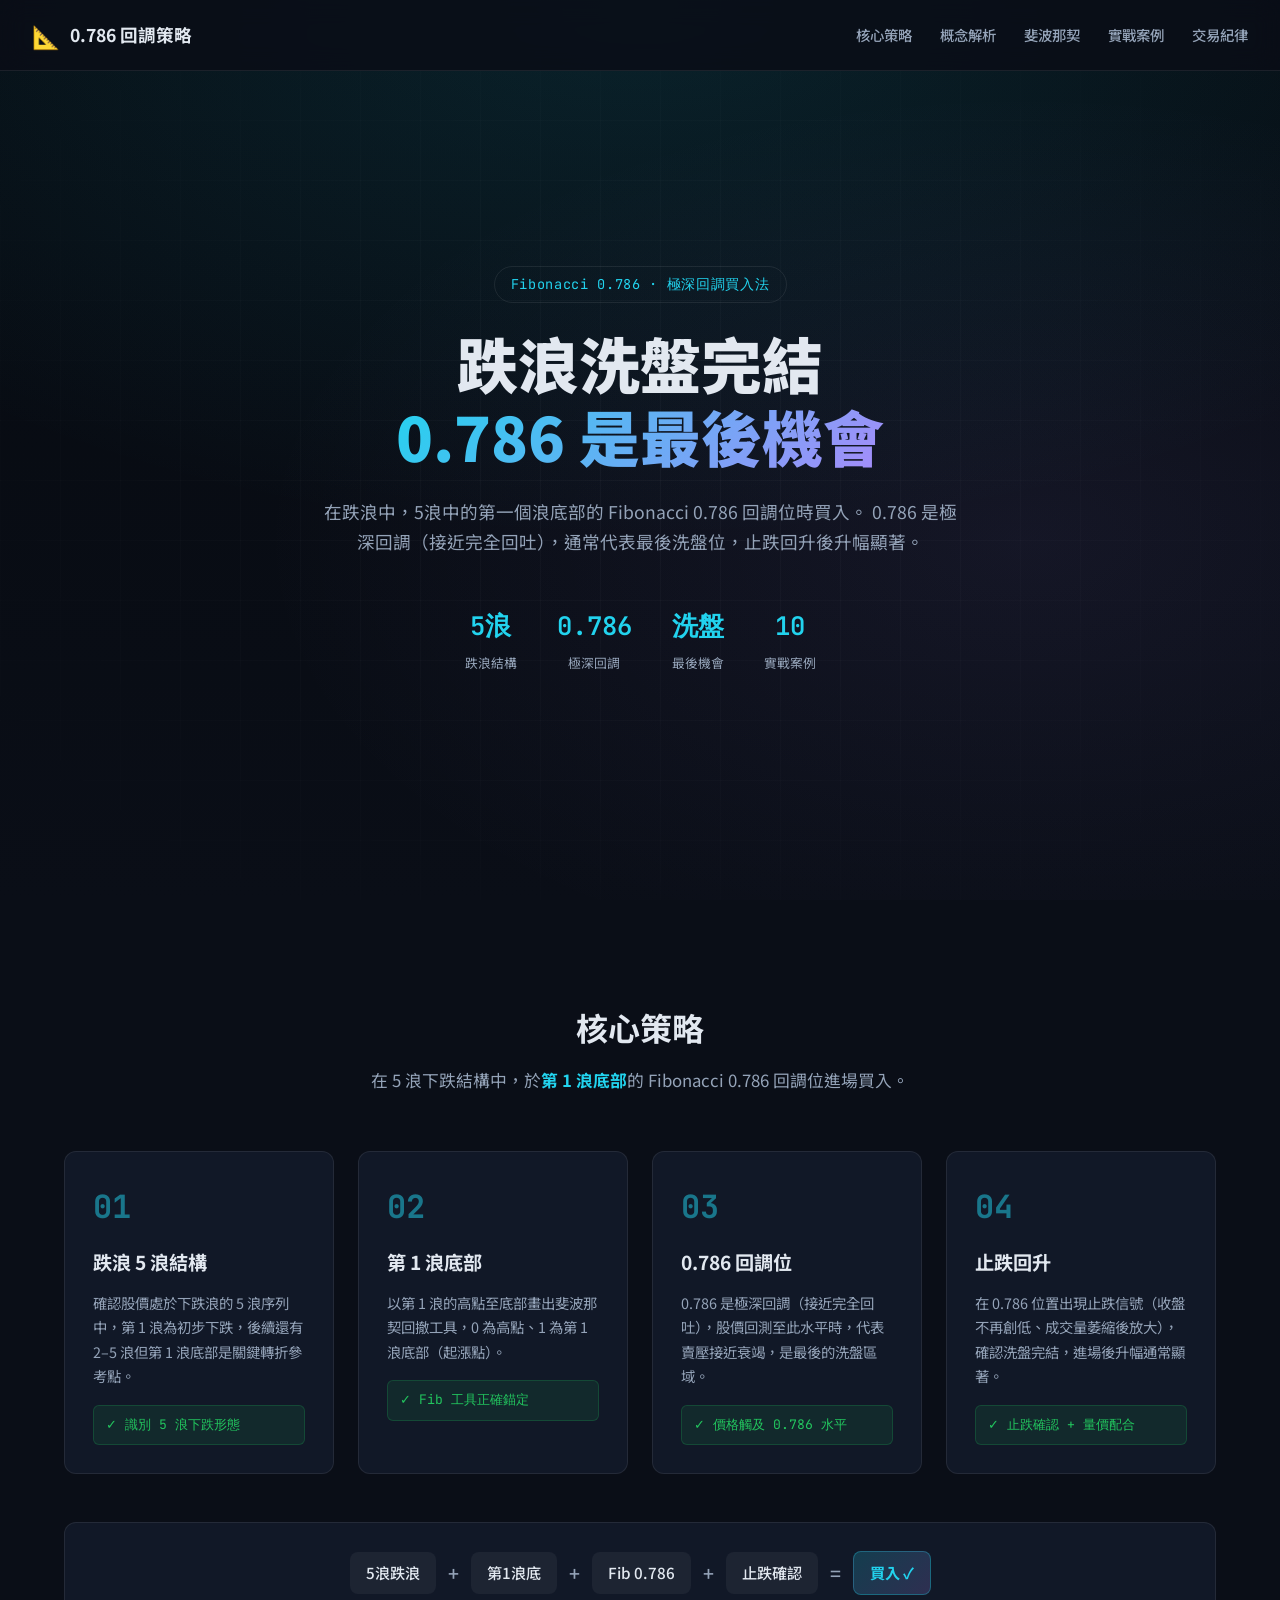
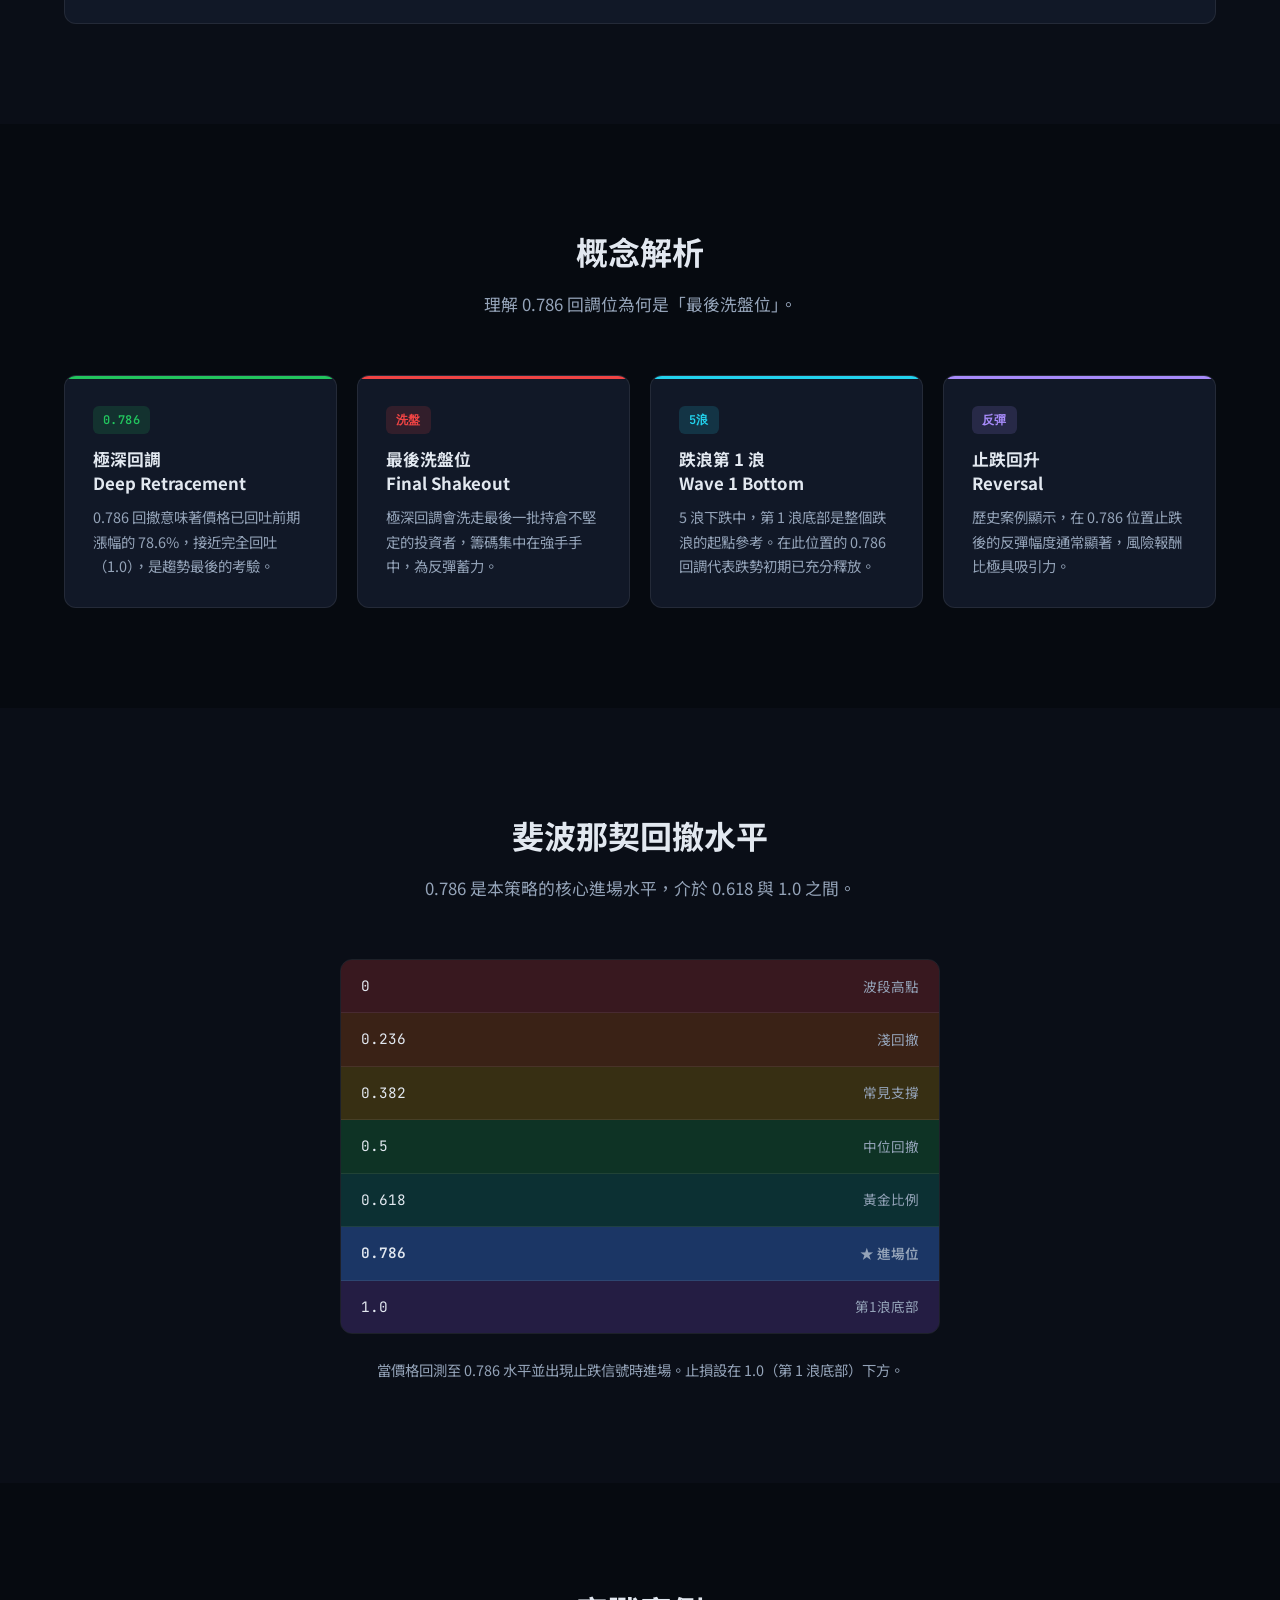
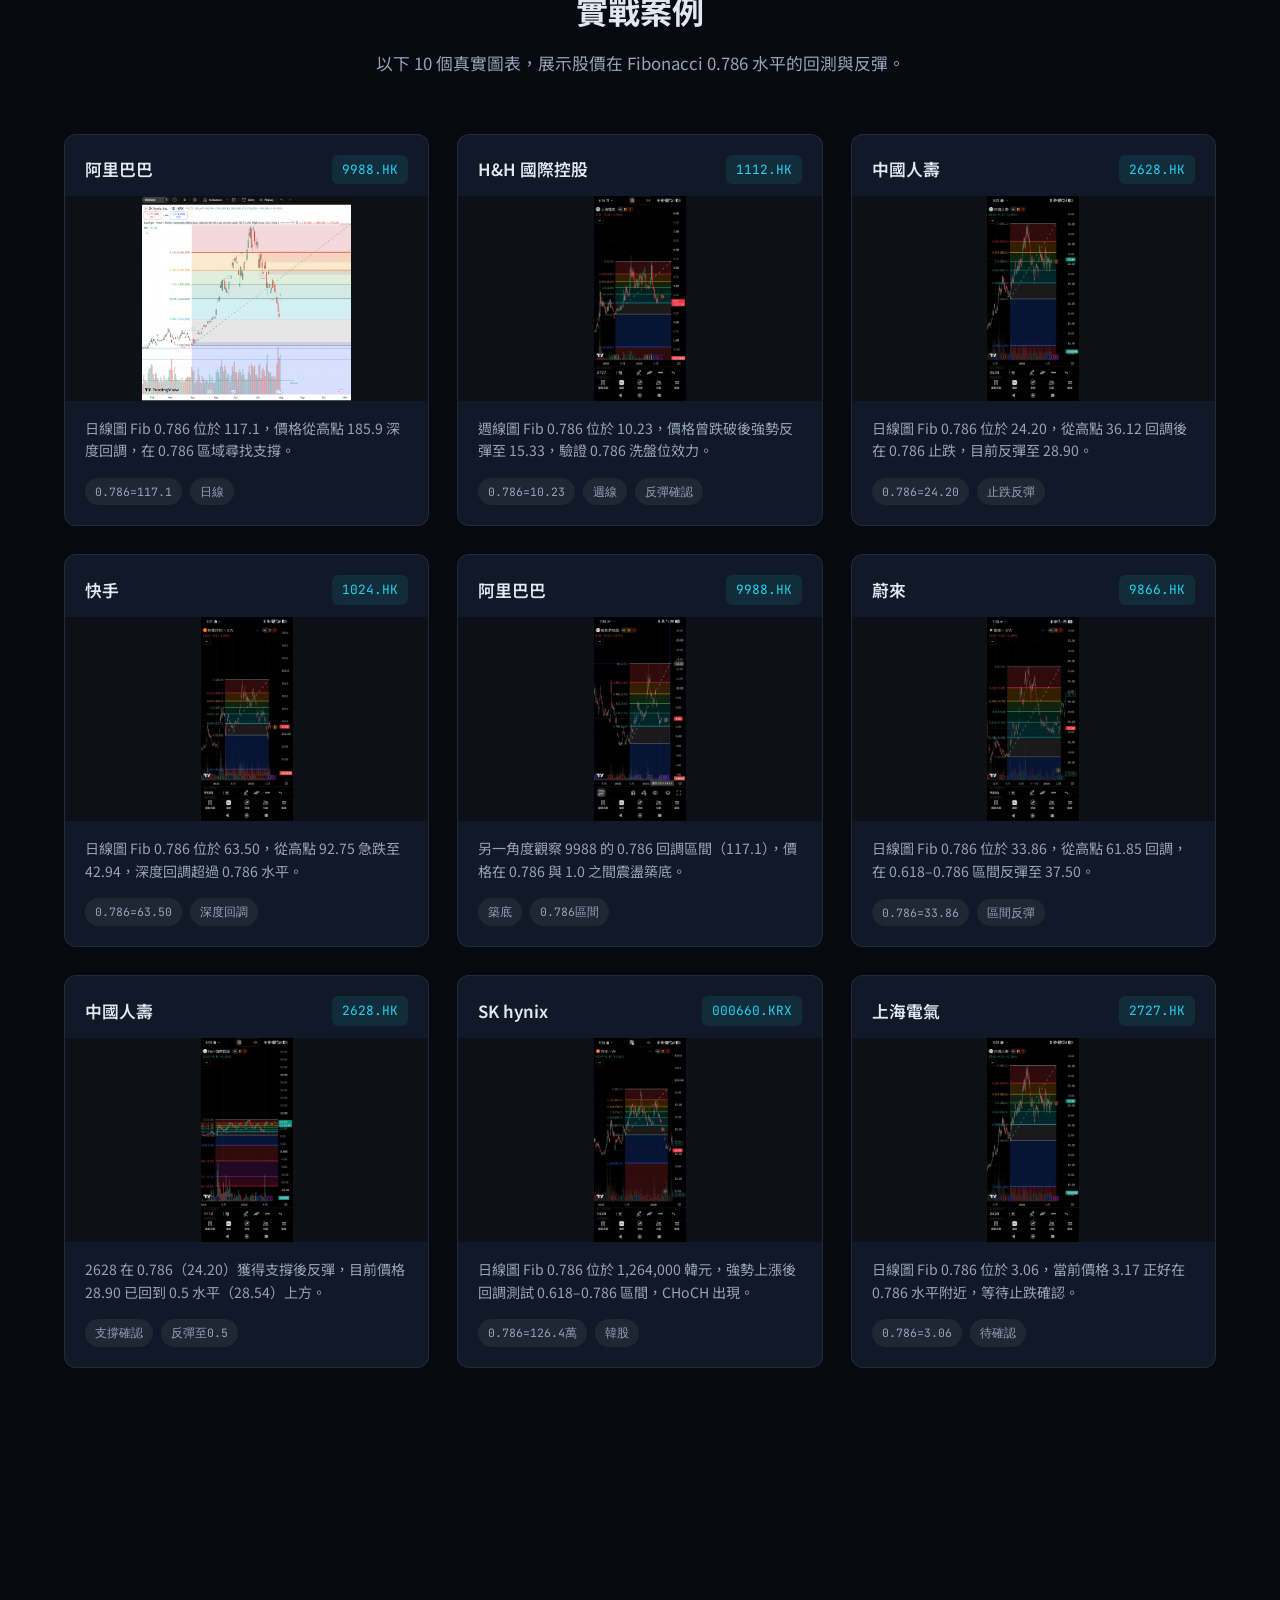
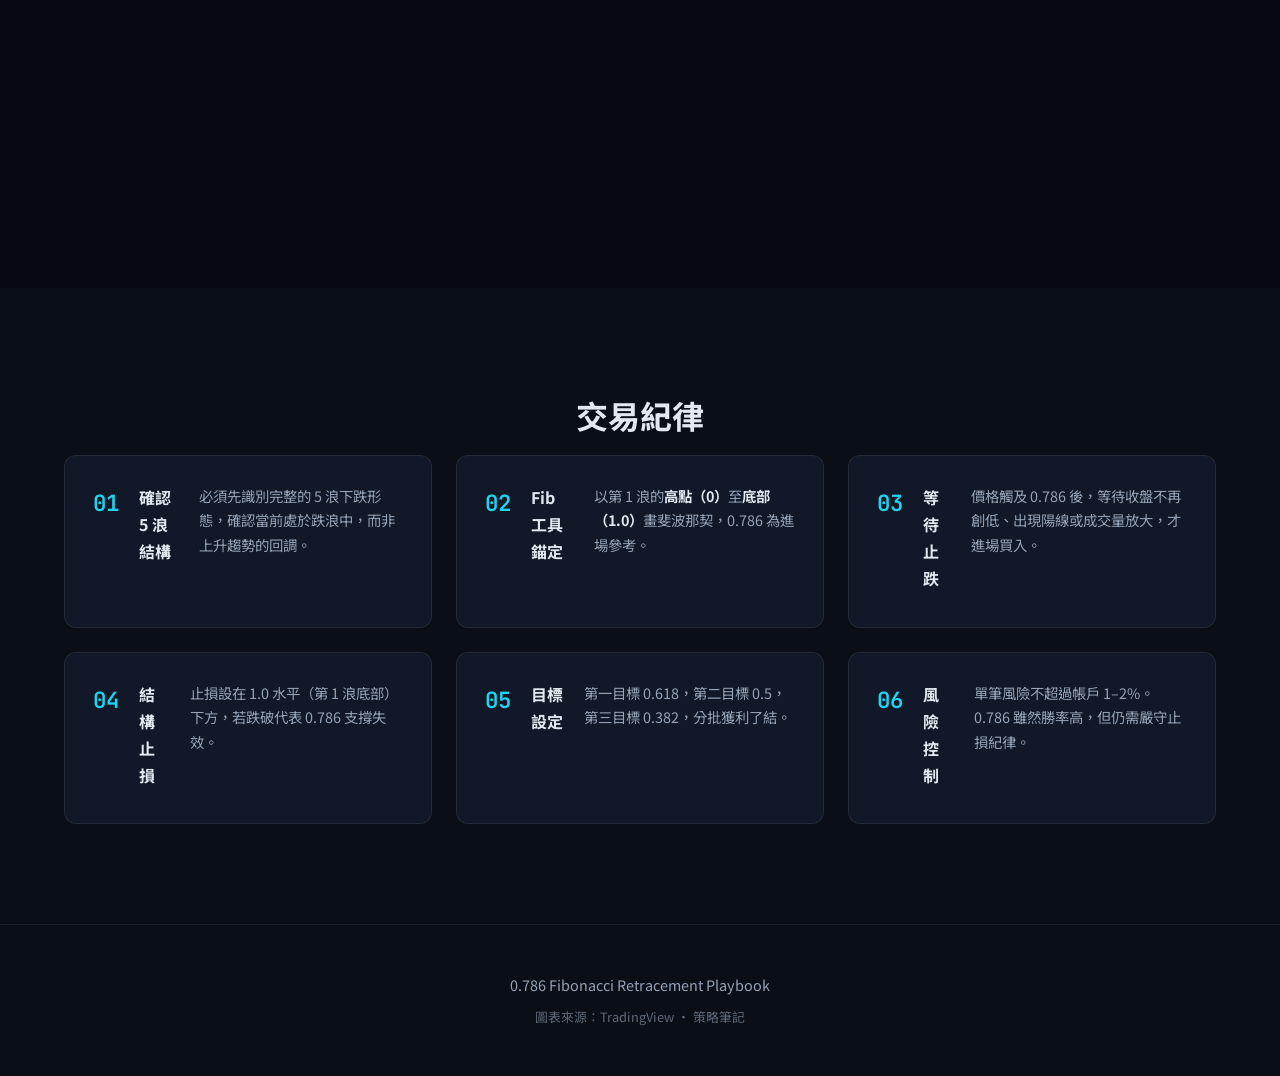
==== 0.786回調/index.html @ 25d41d1d "Add 0.786回調 strategy page at /0.786回調/ path. Co-authored-by: Cursor <cursoragent@cursor.com>" ====
<!DOCTYPE html>
<html lang="zh-Hant">
<head>
  <meta charset="UTF-8" />
  <meta name="viewport" content="width=device-width, initial-scale=1.0" />
  <title>0.786 斐波回調策略 | Fib 0.786 Playbook</title>
  <link rel="stylesheet" href="../styles.css" />
  <link rel="preconnect" href="https://fonts.googleapis.com" />
  <link rel="preconnect" href="https://fonts.gstatic.com" crossorigin />
  <link href="https://fonts.googleapis.com/css2?family=Noto+Sans+TC:wght@300;400;500;700;900&family=JetBrains+Mono:wght@400;600&display=swap" rel="stylesheet" />
</head>
<body>
  <nav class="navbar">
    <div class="nav-brand">
      <span class="brand-icon">📐</span>
      <span>0.786 回調策略</span>
    </div>
    <ul class="nav-links">
      <li><a href="#strategy">核心策略</a></li>
      <li><a href="#concepts">概念解析</a></li>
      <li><a href="#fib">斐波那契</a></li>
      <li><a href="#cases">實戰案例</a></li>
      <li><a href="#rules">交易紀律</a></li>
    </ul>
  </nav>

  <header class="hero">
    <div class="hero-bg"></div>
    <div class="hero-content">
      <p class="hero-tag">Fibonacci 0.786 · 極深回調買入法</p>
      <h1>跌浪洗盤完結<br /><span class="gradient-text">0.786 是最後機會</span></h1>
      <p class="hero-desc">
        在跌浪中，5浪中的第一個浪底部的 Fibonacci 0.786 回調位時買入。
        0.786 是極深回調（接近完全回吐），通常代表最後洗盤位，止跌回升後升幅顯著。
      </p>
      <div class="hero-stats">
        <div class="stat">
          <span class="stat-num">5浪</span>
          <span class="stat-label">跌浪結構</span>
        </div>
        <div class="stat">
          <span class="stat-num">0.786</span>
          <span class="stat-label">極深回調</span>
        </div>
        <div class="stat">
          <span class="stat-num">洗盤</span>
          <span class="stat-label">最後機會</span>
        </div>
        <div class="stat">
          <span class="stat-num">10</span>
          <span class="stat-label">實戰案例</span>
        </div>
      </div>
    </div>
  </header>

  <section id="strategy" class="section">
    <div class="container">
      <h2 class="section-title">核心策略</h2>
      <p class="section-lead">
        在 5 浪下跌結構中，於<strong>第 1 浪底部</strong>的 Fibonacci 0.786 回調位進場買入。
      </p>
      <div class="conditions-grid">
        <article class="condition-card">
          <div class="condition-num">01</div>
          <h3>跌浪 5 浪結構</h3>
          <p>確認股價處於下跌浪的 5 浪序列中，第 1 浪為初步下跌，後續還有 2–5 浪但第 1 浪底部是關鍵轉折參考點。</p>
          <div class="condition-check">✓ 識別 5 浪下跌形態</div>
        </article>
        <article class="condition-card">
          <div class="condition-num">02</div>
          <h3>第 1 浪底部</h3>
          <p>以第 1 浪的高點至底部畫出斐波那契回撤工具，0 為高點、1 為第 1 浪底部（起漲點）。</p>
          <div class="condition-check">✓ Fib 工具正確錨定</div>
        </article>
        <article class="condition-card">
          <div class="condition-num">03</div>
          <h3>0.786 回調位</h3>
          <p>0.786 是極深回調（接近完全回吐），股價回測至此水平時，代表賣壓接近衰竭，是最後的洗盤區域。</p>
          <div class="condition-check">✓ 價格觸及 0.786 水平</div>
        </article>
        <article class="condition-card">
          <div class="condition-num">04</div>
          <h3>止跌回升</h3>
          <p>在 0.786 位置出現止跌信號（收盤不再創低、成交量萎縮後放大），確認洗盤完結，進場後升幅通常顯著。</p>
          <div class="condition-check">✓ 止跌確認 + 量價配合</div>
        </article>
      </div>
      <div class="conditions-formula">
        <span>5浪跌浪</span>
        <span class="plus">+</span>
        <span>第1浪底</span>
        <span class="plus">+</span>
        <span>Fib 0.786</span>
        <span class="plus">+</span>
        <span>止跌確認</span>
        <span class="equals">=</span>
        <span class="result">買入 ✓</span>
      </div>
    </div>
  </section>

  <section id="concepts" class="section section-dark">
    <div class="container">
      <h2 class="section-title">概念解析</h2>
      <p class="section-lead">理解 0.786 回調位為何是「最後洗盤位」。</p>
      <div class="smc-grid">
        <div class="smc-item bos">
          <span class="smc-badge">0.786</span>
          <h3>極深回調<br />Deep Retracement</h3>
          <p>0.786 回撤意味著價格已回吐前期漲幅的 78.6%，接近完全回吐（1.0），是趨勢最後的考驗。</p>
        </div>
        <div class="smc-item choch">
          <span class="smc-badge">洗盤</span>
          <h3>最後洗盤位<br />Final Shakeout</h3>
          <p>極深回調會洗走最後一批持倉不堅定的投資者，籌碼集中在強手手中，為反彈蓄力。</p>
        </div>
        <div class="smc-item eq">
          <span class="smc-badge">5浪</span>
          <h3>跌浪第 1 浪<br />Wave 1 Bottom</h3>
          <p>5 浪下跌中，第 1 浪底部是整個跌浪的起點參考。在此位置的 0.786 回調代表跌勢初期已充分釋放。</p>
        </div>
        <div class="smc-item zone">
          <span class="smc-badge">反彈</span>
          <h3>止跌回升<br />Reversal</h3>
          <p>歷史案例顯示，在 0.786 位置止跌後的反彈幅度通常顯著，風險報酬比極具吸引力。</p>
        </div>
      </div>
    </div>
  </section>

  <section id="fib" class="section">
    <div class="container">
      <h2 class="section-title">斐波那契回撤水平</h2>
      <p class="section-lead">0.786 是本策略的核心進場水平，介於 0.618 與 1.0 之間。</p>
      <div class="fib-visual">
        <div class="fib-bar" style="--color:#ef4444"><span>0</span><span>波段高點</span></div>
        <div class="fib-bar" style="--color:#f97316"><span>0.236</span><span>淺回撤</span></div>
        <div class="fib-bar" style="--color:#eab308"><span>0.382</span><span>常見支撐</span></div>
        <div class="fib-bar" style="--color:#22c55e"><span>0.5</span><span>中位回撤</span></div>
        <div class="fib-bar" style="--color:#14b8a6"><span>0.618</span><span>黃金比例</span></div>
        <div class="fib-bar highlight" style="--color:#3b82f6"><span>0.786</span><span>★ 進場位</span></div>
        <div class="fib-bar" style="--color:#8b5cf6"><span>1.0</span><span>第1浪底部</span></div>
      </div>
      <p class="fib-note">
        當價格回測至 0.786 水平並出現止跌信號時進場。止損設在 1.0（第 1 浪底部）下方。
      </p>
    </div>
  </section>

  <section id="cases" class="section section-dark">
    <div class="container">
      <h2 class="section-title">實戰案例</h2>
      <p class="section-lead">以下 10 個真實圖表，展示股價在 Fibonacci 0.786 水平的回測與反彈。</p>

      <div class="cases-grid">
        <article class="case-card">
          <div class="case-header">
            <h3>阿里巴巴</h3>
            <span class="ticker">9988.HK</span>
          </div>
          <div class="case-chart">
            <img src="../images/fib0786/9988-hk.png" alt="阿里巴巴 9988 0.786 回調" loading="lazy" />
          </div>
          <p>日線圖 Fib 0.786 位於 117.1，價格從高點 185.9 深度回調，在 0.786 區域尋找支撐。</p>
          <div class="case-tags"><span>0.786=117.1</span><span>日線</span></div>
        </article>

        <article class="case-card">
          <div class="case-header">
            <h3>H&amp;H 國際控股</h3>
            <span class="ticker">1112.HK</span>
          </div>
          <div class="case-chart">
            <img src="../images/fib0786/1112-hk.png" alt="H&H 1112 0.786 回調" loading="lazy" />
          </div>
          <p>週線圖 Fib 0.786 位於 10.23，價格曾跌破後強勢反彈至 15.33，驗證 0.786 洗盤位效力。</p>
          <div class="case-tags"><span>0.786=10.23</span><span>週線</span><span>反彈確認</span></div>
        </article>

        <article class="case-card">
          <div class="case-header">
            <h3>中國人壽</h3>
            <span class="ticker">2628.HK</span>
          </div>
          <div class="case-chart">
            <img src="../images/fib0786/2628-hk.png" alt="中國人壽 2628 0.786 回調" loading="lazy" />
          </div>
          <p>日線圖 Fib 0.786 位於 24.20，從高點 36.12 回調後在 0.786 止跌，目前反彈至 28.90。</p>
          <div class="case-tags"><span>0.786=24.20</span><span>止跌反彈</span></div>
        </article>

        <article class="case-card">
          <div class="case-header">
            <h3>快手</h3>
            <span class="ticker">1024.HK</span>
          </div>
          <div class="case-chart">
            <img src="../images/fib0786/1024-hk.png" alt="快手 1024 0.786 回調" loading="lazy" />
          </div>
          <p>日線圖 Fib 0.786 位於 63.50，從高點 92.75 急跌至 42.94，深度回調超過 0.786 水平。</p>
          <div class="case-tags"><span>0.786=63.50</span><span>深度回調</span></div>
        </article>

        <article class="case-card">
          <div class="case-header">
            <h3>阿里巴巴</h3>
            <span class="ticker">9988.HK</span>
          </div>
          <div class="case-chart">
            <img src="../images/fib0786/9988-hk-2.png" alt="阿里巴巴 9988 另一角度" loading="lazy" />
          </div>
          <p>另一角度觀察 9988 的 0.786 回調區間（117.1），價格在 0.786 與 1.0 之間震盪築底。</p>
          <div class="case-tags"><span>築底</span><span>0.786區間</span></div>
        </article>

        <article class="case-card">
          <div class="case-header">
            <h3>蔚來</h3>
            <span class="ticker">9866.HK</span>
          </div>
          <div class="case-chart">
            <img src="../images/fib0786/9866-hk.png" alt="蔚來 9866 0.786 回調" loading="lazy" />
          </div>
          <p>日線圖 Fib 0.786 位於 33.86，從高點 61.85 回調，在 0.618–0.786 區間反彈至 37.50。</p>
          <div class="case-tags"><span>0.786=33.86</span><span>區間反彈</span></div>
        </article>

        <article class="case-card">
          <div class="case-header">
            <h3>中國人壽</h3>
            <span class="ticker">2628.HK</span>
          </div>
          <div class="case-chart">
            <img src="../images/fib0786/2628-hk-2.png" alt="中國人壽 2628 另一角度" loading="lazy" />
          </div>
          <p>2628 在 0.786（24.20）獲得支撐後反彈，目前價格 28.90 已回到 0.5 水平（28.54）上方。</p>
          <div class="case-tags"><span>支撐確認</span><span>反彈至0.5</span></div>
        </article>

        <article class="case-card">
          <div class="case-header">
            <h3>SK hynix</h3>
            <span class="ticker">000660.KRX</span>
          </div>
          <div class="case-chart">
            <img src="../images/fib0786/000660-krx.png" alt="SK hynix 000660 0.786 回調" loading="lazy" />
          </div>
          <p>日線圖 Fib 0.786 位於 1,264,000 韓元，強勢上漲後回調測試 0.618–0.786 區間，CHoCH 出現。</p>
          <div class="case-tags"><span>0.786=126.4萬</span><span>韓股</span></div>
        </article>

        <article class="case-card">
          <div class="case-header">
            <h3>上海電氣</h3>
            <span class="ticker">2727.HK</span>
          </div>
          <div class="case-chart">
            <img src="../images/fib0786/02727-hk.png" alt="上海電氣 0.786 回調" loading="lazy" />
          </div>
          <p>日線圖 Fib 0.786 位於 3.06，當前價格 3.17 正好在 0.786 水平附近，等待止跌確認。</p>
          <div class="case-tags"><span>0.786=3.06</span><span>待確認</span></div>
        </article>

        <article class="case-card">
          <div class="case-header">
            <h3>新世界發展</h3>
            <span class="ticker">0017.HK</span>
          </div>
          <div class="case-chart">
            <img src="../images/fib0786/0017-hk.png" alt="新世界發展 0017 0.786 回調" loading="lazy" />
          </div>
          <p>日線圖 Fib 0.786 位於 6.04，從高點 12.55 深度回調，當前 6.82 在 0.786 上方築底。</p>
          <div class="case-tags"><span>0.786=6.04</span><span>築底</span></div>
        </article>
      </div>
    </div>
  </section>

  <section id="rules" class="section">
    <div class="container">
      <h2 class="section-title">交易紀律</h2>
      <div class="rules-grid">
        <div class="rule">
          <span class="rule-num">01</span>
          <h3>確認 5 浪結構</h3>
          <p>必須先識別完整的 5 浪下跌形態，確認當前處於跌浪中，而非上升趨勢的回調。</p>
        </div>
        <div class="rule">
          <span class="rule-num">02</span>
          <h3>Fib 工具錨定</h3>
          <p>以第 1 浪的<strong>高點（0）</strong>至<strong>底部（1.0）</strong>畫斐波那契，0.786 為進場參考。</p>
        </div>
        <div class="rule">
          <span class="rule-num">03</span>
          <h3>等待止跌</h3>
          <p>價格觸及 0.786 後，等待收盤不再創低、出現陽線或成交量放大，才進場買入。</p>
        </div>
        <div class="rule">
          <span class="rule-num">04</span>
          <h3>結構止損</h3>
          <p>止損設在 1.0 水平（第 1 浪底部）下方，若跌破代表 0.786 支撐失效。</p>
        </div>
        <div class="rule">
          <span class="rule-num">05</span>
          <h3>目標設定</h3>
          <p>第一目標 0.618，第二目標 0.5，第三目標 0.382，分批獲利了結。</p>
        </div>
        <div class="rule">
          <span class="rule-num">06</span>
          <h3>風險控制</h3>
          <p>單筆風險不超過帳戶 1–2%。0.786 雖然勝率高，但仍需嚴守止損紀律。</p>
        </div>
      </div>
    </div>
  </section>

  <footer class="footer">
    <div class="container">
      <p>0.786 Fibonacci Retracement Playbook</p>
      <p class="footer-sub">圖表來源：TradingView · 策略筆記</p>
    </div>
  </footer>

  <script src="../script.js"></script>
</body>
</html>
---- styles.css ----
*, *::before, *::after {
  box-sizing: border-box;
  margin: 0;
  padding: 0;
}

:root {
  --bg: #0a0e17;
  --bg-card: #111827;
  --bg-dark: #060a10;
  --text: #e2e8f0;
  --text-muted: #94a3b8;
  --accent: #22d3ee;
  --accent-2: #a78bfa;
  --green: #22c55e;
  --red: #ef4444;
  --border: rgba(255, 255, 255, 0.08);
  --radius: 12px;
  --font: 'Noto Sans TC', system-ui, sans-serif;
  --mono: 'JetBrains Mono', monospace;
}

html {
  scroll-behavior: smooth;
}

body {
  font-family: var(--font);
  background: var(--bg);
  color: var(--text);
  line-height: 1.7;
}

.container {
  max-width: 1200px;
  margin: 0 auto;
  padding: 0 24px;
}

/* Navbar */
.navbar {
  position: fixed;
  top: 0;
  left: 0;
  right: 0;
  z-index: 100;
  display: flex;
  align-items: center;
  justify-content: space-between;
  padding: 16px 32px;
  background: rgba(10, 14, 23, 0.85);
  backdrop-filter: blur(12px);
  border-bottom: 1px solid var(--border);
}

.nav-brand {
  display: flex;
  align-items: center;
  gap: 10px;
  font-weight: 700;
  font-size: 1.1rem;
}

.brand-icon { font-size: 1.4rem; }

.nav-links {
  display: flex;
  list-style: none;
  gap: 28px;
}

.nav-links a {
  color: var(--text-muted);
  text-decoration: none;
  font-size: 0.9rem;
  font-weight: 500;
  transition: color 0.2s;
}

.nav-links a:hover { color: var(--accent); }

/* Hero */
.hero {
  position: relative;
  min-height: 100vh;
  display: flex;
  align-items: center;
  padding: 120px 32px 80px;
  overflow: hidden;
}

.hero-bg {
  position: absolute;
  inset: 0;
  background:
    radial-gradient(ellipse 80% 60% at 50% 0%, rgba(34, 211, 238, 0.12), transparent),
    radial-gradient(ellipse 60% 50% at 80% 60%, rgba(167, 139, 250, 0.08), transparent),
    linear-gradient(180deg, var(--bg-dark) 0%, var(--bg) 100%);
}

.hero-bg::after {
  content: '';
  position: absolute;
  inset: 0;
  background-image:
    linear-gradient(rgba(255,255,255,0.03) 1px, transparent 1px),
    linear-gradient(90deg, rgba(255,255,255,0.03) 1px, transparent 1px);
  background-size: 60px 60px;
  mask-image: radial-gradient(ellipse 70% 70% at 50% 50%, black, transparent);
}

.hero-content {
  position: relative;
  max-width: 800px;
  margin: 0 auto;
  text-align: center;
}

.hero-tag {
  display: inline-block;
  padding: 6px 16px;
  border: 1px solid var(--border);
  border-radius: 999px;
  font-size: 0.85rem;
  color: var(--accent);
  font-family: var(--mono);
  margin-bottom: 24px;
  letter-spacing: 0.05em;
}

.hero h1 {
  font-size: clamp(2.2rem, 5vw, 3.8rem);
  font-weight: 900;
  line-height: 1.2;
  margin-bottom: 24px;
}

.gradient-text {
  background: linear-gradient(135deg, var(--accent), var(--accent-2));
  -webkit-background-clip: text;
  -webkit-text-fill-color: transparent;
  background-clip: text;
}

.hero-desc {
  font-size: 1.1rem;
  color: var(--text-muted);
  max-width: 640px;
  margin: 0 auto 48px;
}

.hero-stats {
  display: flex;
  justify-content: center;
  gap: 40px;
  flex-wrap: wrap;
}

.stat {
  display: flex;
  flex-direction: column;
  align-items: center;
  gap: 4px;
}

.stat-num {
  font-family: var(--mono);
  font-size: 1.6rem;
  font-weight: 600;
  color: var(--accent);
}

.stat-label {
  font-size: 0.8rem;
  color: var(--text-muted);
}

/* Sections */
.section {
  padding: 100px 0;
}

.section-dark {
  background: var(--bg-dark);
}

.section-title {
  font-size: 2rem;
  font-weight: 700;
  margin-bottom: 12px;
  text-align: center;
}

.section-lead {
  text-align: center;
  color: var(--text-muted);
  max-width: 640px;
  margin: 0 auto 56px;
  font-size: 1.05rem;
}

/* Conditions */
.conditions-grid {
  display: grid;
  grid-template-columns: repeat(auto-fit, minmax(260px, 1fr));
  gap: 24px;
  margin-bottom: 48px;
}

.condition-card {
  background: var(--bg-card);
  border: 1px solid var(--border);
  border-radius: var(--radius);
  padding: 28px;
  position: relative;
  transition: transform 0.2s, border-color 0.2s;
}

.condition-card:hover {
  transform: translateY(-4px);
  border-color: rgba(34, 211, 238, 0.4);
}

.condition-num {
  font-family: var(--mono);
  font-size: 2rem;
  font-weight: 700;
  color: var(--accent);
  opacity: 0.5;
  margin-bottom: 12px;
}

.condition-card h3 {
  font-size: 1.2rem;
  margin-bottom: 12px;
  color: var(--text);
}

.condition-card p {
  color: var(--text-muted);
  font-size: 0.9rem;
  margin-bottom: 16px;
}

.condition-check {
  font-size: 0.82rem;
  color: var(--green);
  font-family: var(--mono);
  padding: 8px 12px;
  background: rgba(34, 197, 94, 0.1);
  border-radius: 6px;
  border: 1px solid rgba(34, 197, 94, 0.2);
}

.conditions-formula {
  display: flex;
  align-items: center;
  justify-content: center;
  flex-wrap: wrap;
  gap: 12px;
  padding: 28px;
  background: var(--bg-card);
  border: 1px solid var(--border);
  border-radius: var(--radius);
  font-size: 0.95rem;
}

.conditions-formula span {
  padding: 8px 16px;
  background: rgba(255, 255, 255, 0.05);
  border-radius: 8px;
  font-weight: 500;
}

.conditions-formula .plus,
.conditions-formula .equals {
  background: none;
  color: var(--text-muted);
  font-size: 1.2rem;
  padding: 0;
}

.conditions-formula .result {
  background: linear-gradient(135deg, rgba(34, 211, 238, 0.2), rgba(167, 139, 250, 0.2));
  color: var(--accent);
  font-weight: 700;
  border: 1px solid rgba(34, 211, 238, 0.3);
}

.section-lead strong {
  color: var(--accent);
}

/* Cards */
.card-grid {
  display: grid;
  gap: 24px;
}

.card-grid.three {
  grid-template-columns: repeat(auto-fit, minmax(280px, 1fr));
}

.card {
  background: var(--bg-card);
  border: 1px solid var(--border);
  border-radius: var(--radius);
  padding: 32px;
  transition: transform 0.2s, border-color 0.2s;
}

.card:hover {
  transform: translateY(-4px);
  border-color: rgba(34, 211, 238, 0.3);
}

.card-icon {
  font-size: 2rem;
  margin-bottom: 16px;
}

.card h3 {
  font-size: 1.15rem;
  margin-bottom: 10px;
}

.card p {
  color: var(--text-muted);
  font-size: 0.95rem;
}

/* SMC Grid */
.smc-grid {
  display: grid;
  grid-template-columns: repeat(auto-fit, minmax(260px, 1fr));
  gap: 20px;
}

.smc-item {
  background: var(--bg-card);
  border: 1px solid var(--border);
  border-radius: var(--radius);
  padding: 28px;
  position: relative;
  overflow: hidden;
}

.smc-item::before {
  content: '';
  position: absolute;
  top: 0;
  left: 0;
  right: 0;
  height: 3px;
}

.smc-item.bos::before { background: var(--green); }
.smc-item.choch::before { background: var(--red); }
.smc-item.eq::before { background: var(--accent); }
.smc-item.zone::before { background: var(--accent-2); }

.smc-badge {
  display: inline-block;
  font-family: var(--mono);
  font-size: 0.75rem;
  font-weight: 600;
  padding: 4px 10px;
  border-radius: 6px;
  margin-bottom: 14px;
  letter-spacing: 0.04em;
}

.bos .smc-badge { background: rgba(34, 197, 94, 0.15); color: var(--green); }
.choch .smc-badge { background: rgba(239, 68, 68, 0.15); color: var(--red); }
.eq .smc-badge { background: rgba(34, 211, 238, 0.15); color: var(--accent); }
.zone .smc-badge { background: rgba(167, 139, 250, 0.15); color: var(--accent-2); }

.smc-item h3 {
  font-size: 1.05rem;
  margin-bottom: 10px;
  line-height: 1.4;
}

.smc-item p {
  color: var(--text-muted);
  font-size: 0.9rem;
}

/* Fibonacci */
.fib-visual {
  max-width: 600px;
  margin: 0 auto 24px;
  border-radius: var(--radius);
  overflow: hidden;
  border: 1px solid var(--border);
}

.fib-bar {
  display: flex;
  justify-content: space-between;
  align-items: center;
  padding: 14px 20px;
  background: color-mix(in srgb, var(--color) 20%, transparent);
  border-bottom: 1px solid var(--border);
  font-family: var(--mono);
  font-size: 0.9rem;
}

.fib-bar:last-child { border-bottom: none; }

.fib-bar.highlight {
  background: color-mix(in srgb, var(--color) 35%, transparent);
  font-weight: 600;
}

.fib-bar span:last-child {
  color: var(--text-muted);
  font-family: var(--font);
  font-size: 0.85rem;
}

.fib-note {
  text-align: center;
  color: var(--text-muted);
  font-size: 0.9rem;
}

/* Case Cards */
.cases-grid {
  display: grid;
  grid-template-columns: repeat(auto-fit, minmax(340px, 1fr));
  gap: 28px;
}

.case-card {
  background: var(--bg-card);
  border: 1px solid var(--border);
  border-radius: var(--radius);
  overflow: hidden;
  transition: transform 0.2s, box-shadow 0.2s;
}

.case-card:hover {
  transform: translateY(-4px);
  box-shadow: 0 12px 40px rgba(0, 0, 0, 0.4);
}

.case-header {
  display: flex;
  justify-content: space-between;
  align-items: center;
  padding: 20px 20px 12px;
}

.case-header h3 {
  font-size: 1.05rem;
  font-weight: 600;
}

.ticker {
  font-family: var(--mono);
  font-size: 0.8rem;
  padding: 4px 10px;
  background: rgba(34, 211, 238, 0.1);
  color: var(--accent);
  border-radius: 6px;
}

.case-chart {
  position: relative;
  aspect-ratio: 16 / 9;
  background: #1a1f2e;
  overflow: hidden;
}

.case-chart img {
  width: 100%;
  height: 100%;
  object-fit: contain;
  display: block;
  transition: transform 0.3s;
  cursor: zoom-in;
  background: #0d1117;
}

.case-card:hover .case-chart img {
  transform: scale(1.03);
}

.case-card > p {
  padding: 16px 20px;
  color: var(--text-muted);
  font-size: 0.88rem;
  line-height: 1.6;
}

.case-tags {
  display: flex;
  flex-wrap: wrap;
  gap: 8px;
  padding: 0 20px 20px;
}

.case-tags span {
  font-size: 0.72rem;
  padding: 4px 10px;
  border-radius: 999px;
  background: rgba(255, 255, 255, 0.06);
  color: var(--text-muted);
  font-family: var(--mono);
}

/* Rules */
.rules-grid {
  display: grid;
  grid-template-columns: repeat(auto-fit, minmax(300px, 1fr));
  gap: 24px;
}

.rule {
  display: flex;
  gap: 20px;
  padding: 28px;
  background: var(--bg-card);
  border: 1px solid var(--border);
  border-radius: var(--radius);
}

.rule-num {
  font-family: var(--mono);
  font-size: 1.4rem;
  font-weight: 600;
  color: var(--accent);
  flex-shrink: 0;
}

.rule h3 {
  font-size: 1rem;
  margin-bottom: 6px;
}

.rule p {
  color: var(--text-muted);
  font-size: 0.9rem;
}

.rule strong {
  color: var(--text);
}

/* Footer */
.footer {
  padding: 48px 0;
  border-top: 1px solid var(--border);
  text-align: center;
}

.footer p {
  color: var(--text-muted);
  font-size: 0.9rem;
}

.footer-sub {
  margin-top: 8px;
  font-size: 0.8rem !important;
  opacity: 0.6;
}

/* Responsive */
@media (max-width: 768px) {
  .navbar { padding: 14px 20px; }
  .nav-links { display: none; }
  .hero { padding: 100px 20px 60px; }
  .hero-stats { gap: 24px; }
  .cases-grid { grid-template-columns: 1fr; }
  .section { padding: 72px 0; }
}
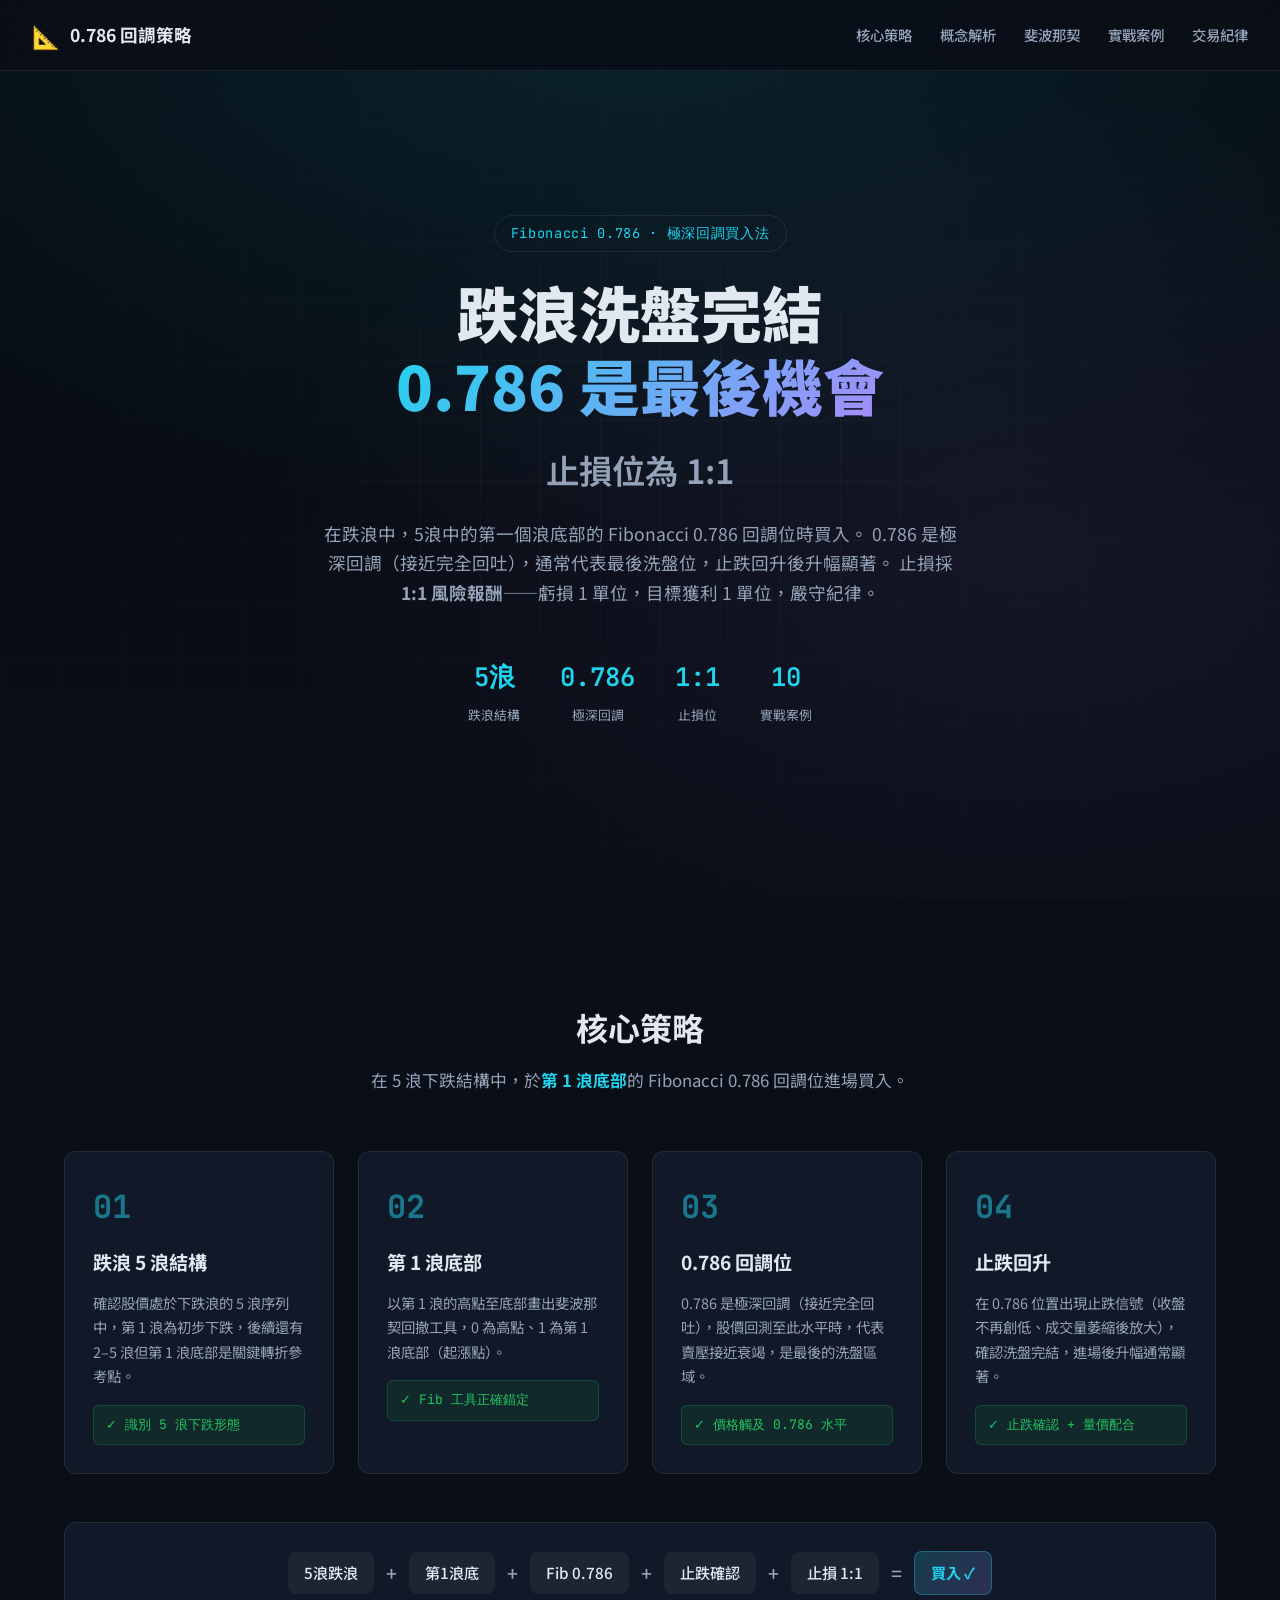
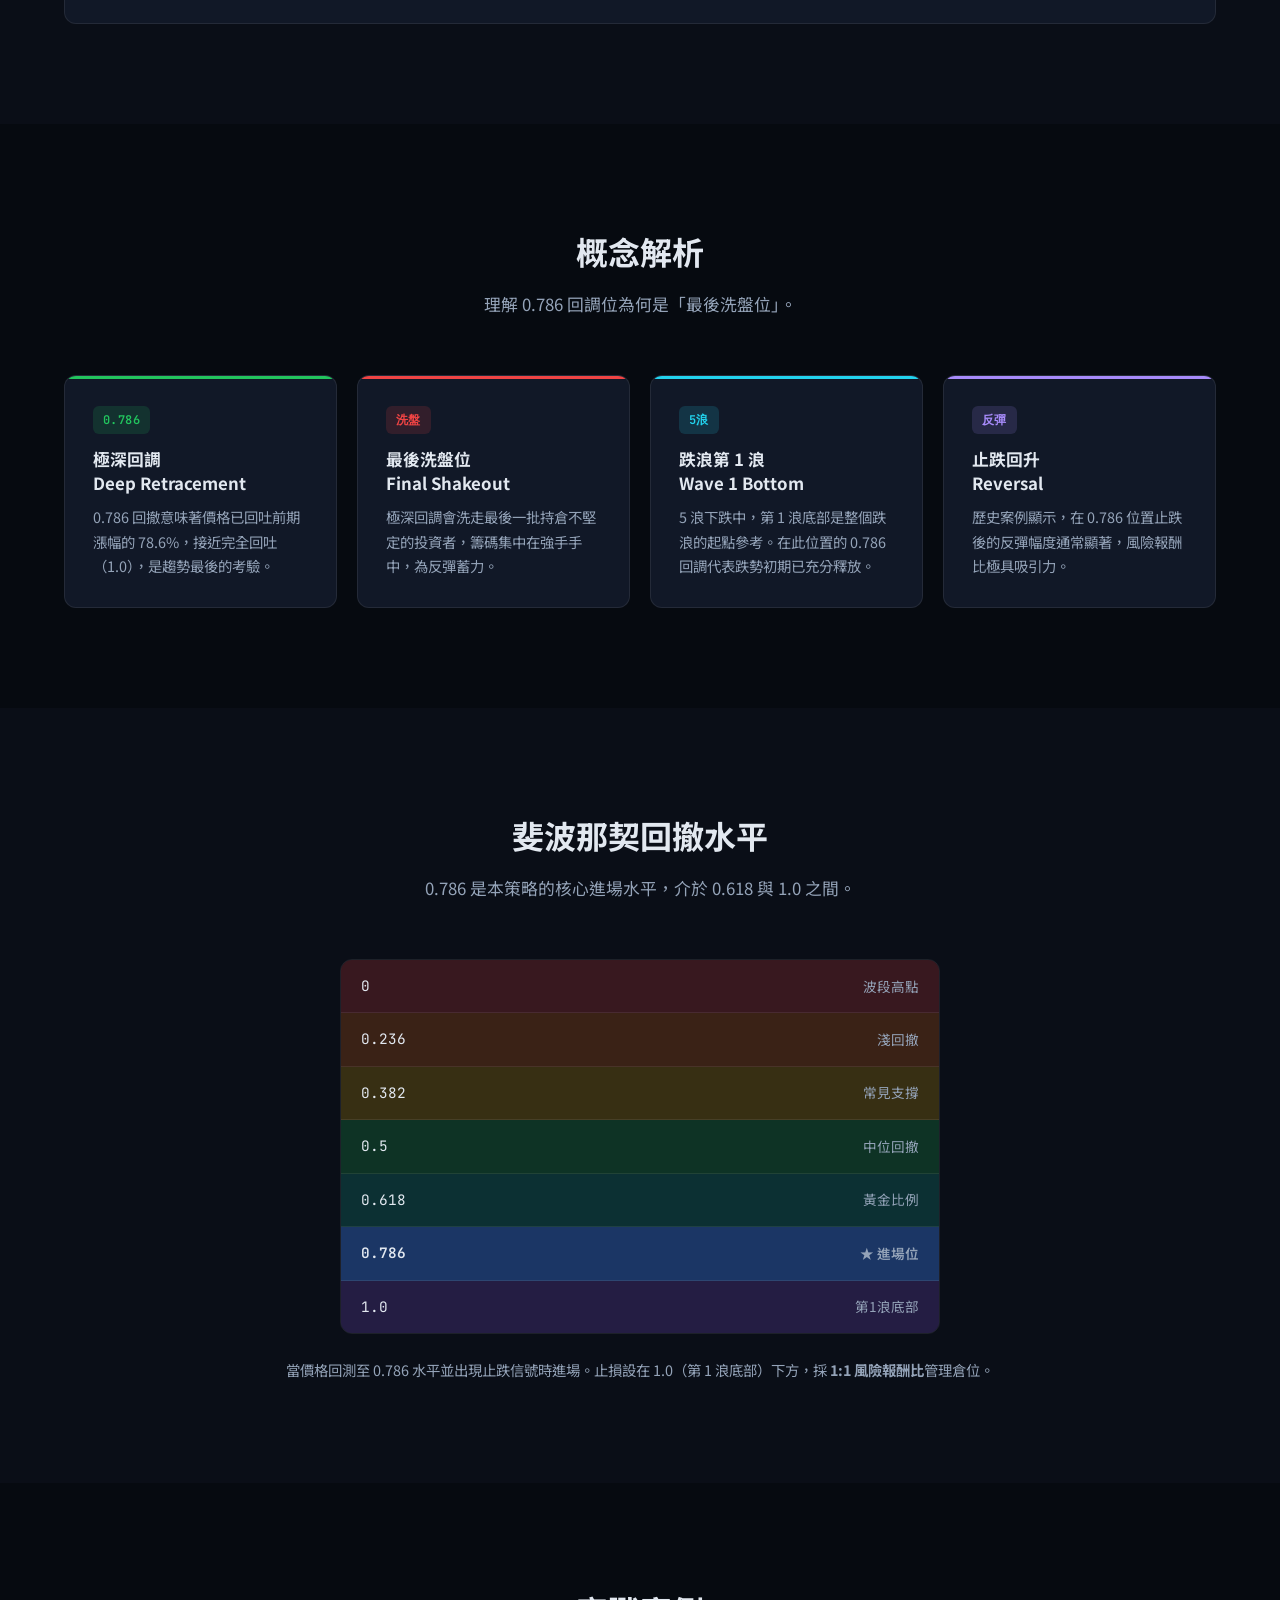
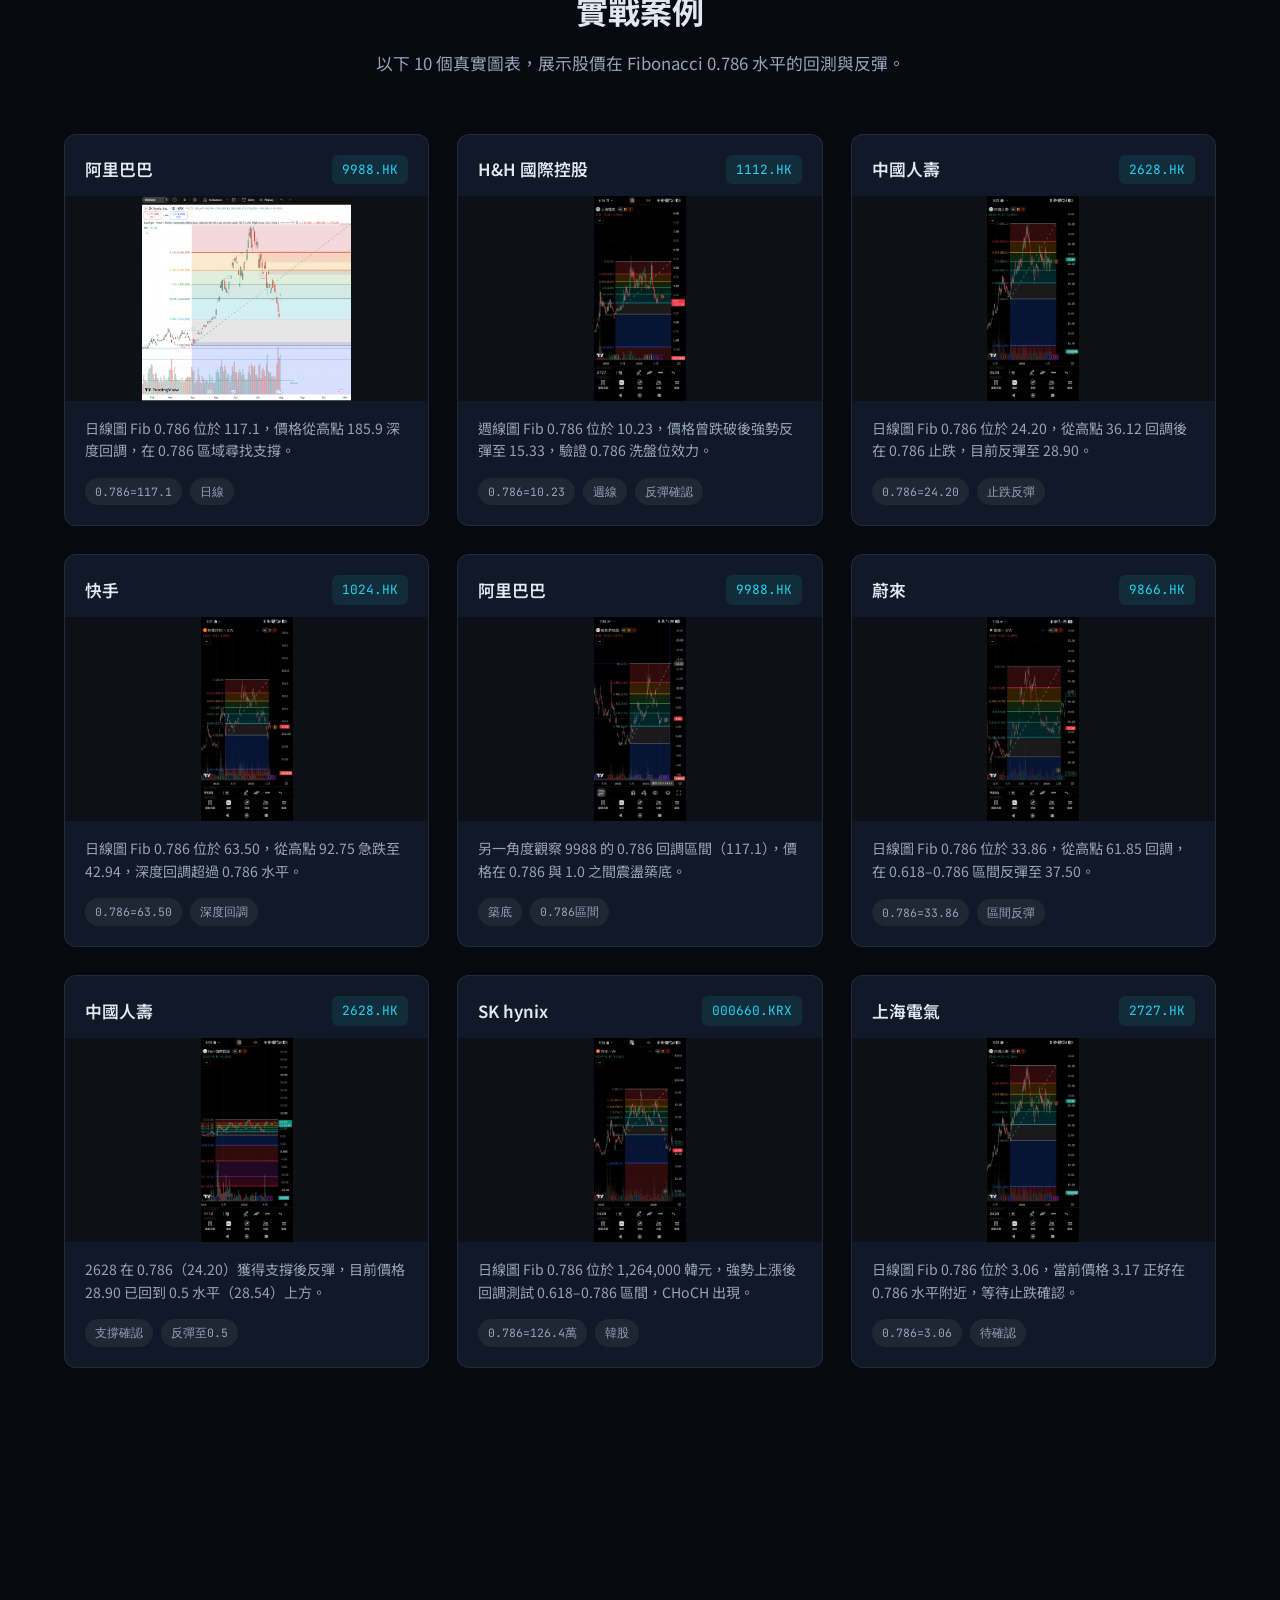
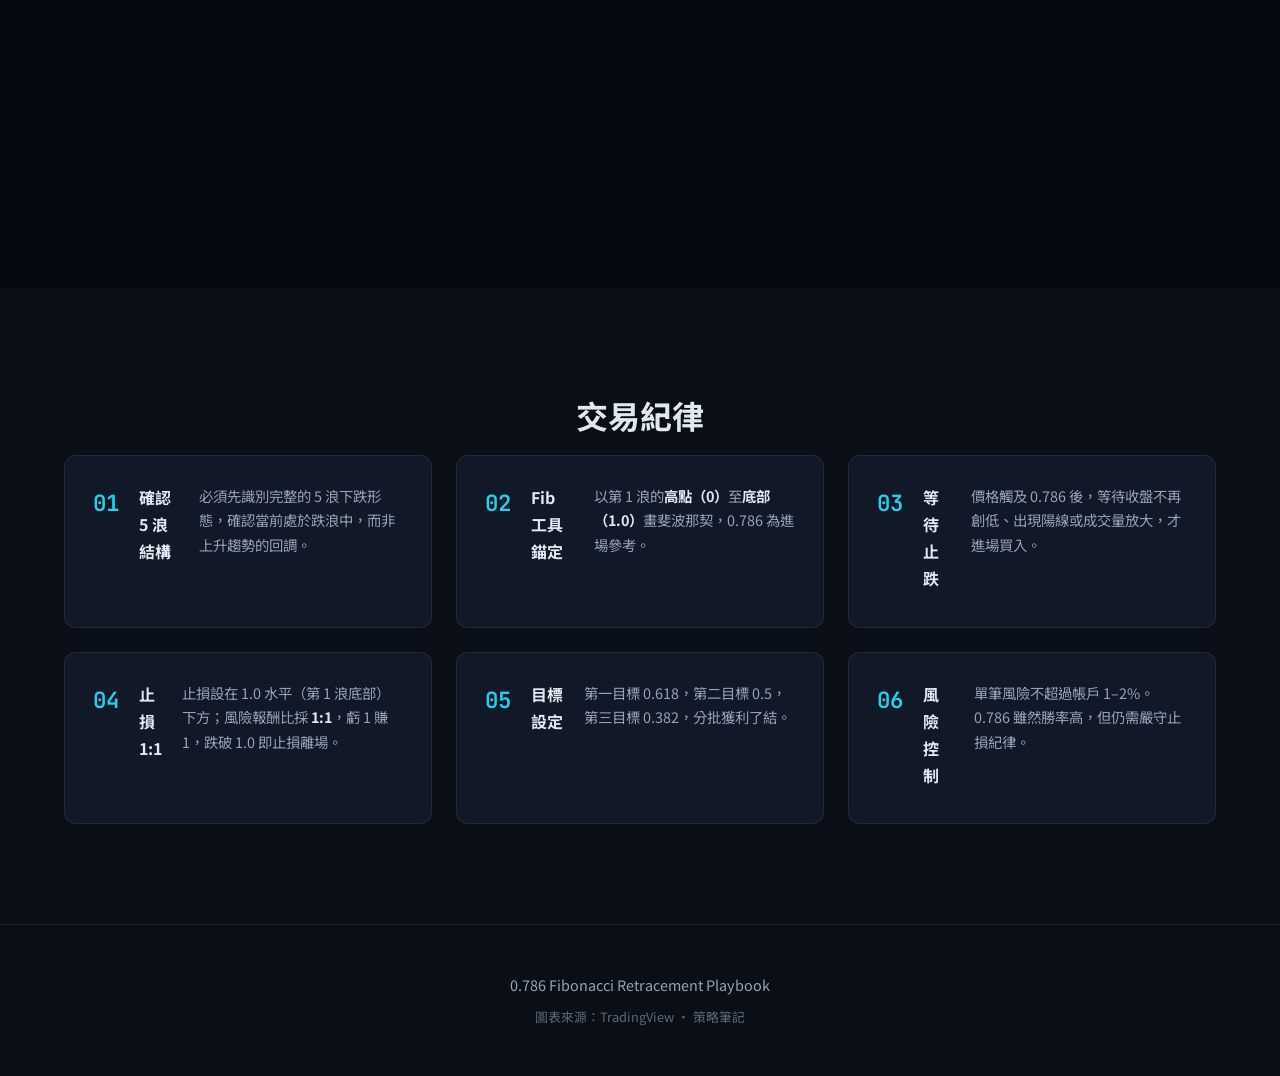
==== commit 7968b042: "Add 1:1 stop-loss rule to 0.786 retracement strategy page. Co-authored-by: Cursor <cursoragent@curso" ====
--- a/0.786回調/index.html
+++ b/0.786回調/index.html
@@ -28,10 +28,11 @@
     <div class="hero-bg"></div>
     <div class="hero-content">
       <p class="hero-tag">Fibonacci 0.786 · 極深回調買入法</p>
-      <h1>跌浪洗盤完結<br /><span class="gradient-text">0.786 是最後機會</span></h1>
+      <h1>跌浪洗盤完結<br /><span class="gradient-text">0.786 是最後機會</span><br /><span style="font-size:0.55em;font-weight:600;color:var(--text-muted);margin-top:12px;display:inline-block;">止損位為 1:1</span></h1>
       <p class="hero-desc">
         在跌浪中，5浪中的第一個浪底部的 Fibonacci 0.786 回調位時買入。
         0.786 是極深回調（接近完全回吐），通常代表最後洗盤位，止跌回升後升幅顯著。
+        止損採 <strong>1:1 風險報酬</strong>——虧損 1 單位，目標獲利 1 單位，嚴守紀律。
       </p>
       <div class="hero-stats">
         <div class="stat">
@@ -43,8 +44,8 @@
           <span class="stat-label">極深回調</span>
         </div>
         <div class="stat">
-          <span class="stat-num">洗盤</span>
-          <span class="stat-label">最後機會</span>
+          <span class="stat-num">1:1</span>
+          <span class="stat-label">止損位</span>
         </div>
         <div class="stat">
           <span class="stat-num">10</span>
@@ -94,6 +95,8 @@
         <span>Fib 0.786</span>
         <span class="plus">+</span>
         <span>止跌確認</span>
+        <span class="plus">+</span>
+        <span>止損 1:1</span>
         <span class="equals">=</span>
         <span class="result">買入 ✓</span>
       </div>
@@ -143,7 +146,7 @@
         <div class="fib-bar" style="--color:#8b5cf6"><span>1.0</span><span>第1浪底部</span></div>
       </div>
       <p class="fib-note">
-        當價格回測至 0.786 水平並出現止跌信號時進場。止損設在 1.0（第 1 浪底部）下方。
+        當價格回測至 0.786 水平並出現止跌信號時進場。止損設在 1.0（第 1 浪底部）下方，採 <strong>1:1 風險報酬比</strong>管理倉位。
       </p>
     </div>
   </section>
@@ -298,8 +301,8 @@
         </div>
         <div class="rule">
           <span class="rule-num">04</span>
-          <h3>結構止損</h3>
-          <p>止損設在 1.0 水平（第 1 浪底部）下方，若跌破代表 0.786 支撐失效。</p>
+          <h3>止損 1:1</h3>
+          <p>止損設在 1.0 水平（第 1 浪底部）下方；風險報酬比採 <strong>1:1</strong>，虧 1 賺 1，跌破 1.0 即止損離場。</p>
         </div>
         <div class="rule">
           <span class="rule-num">05</span>
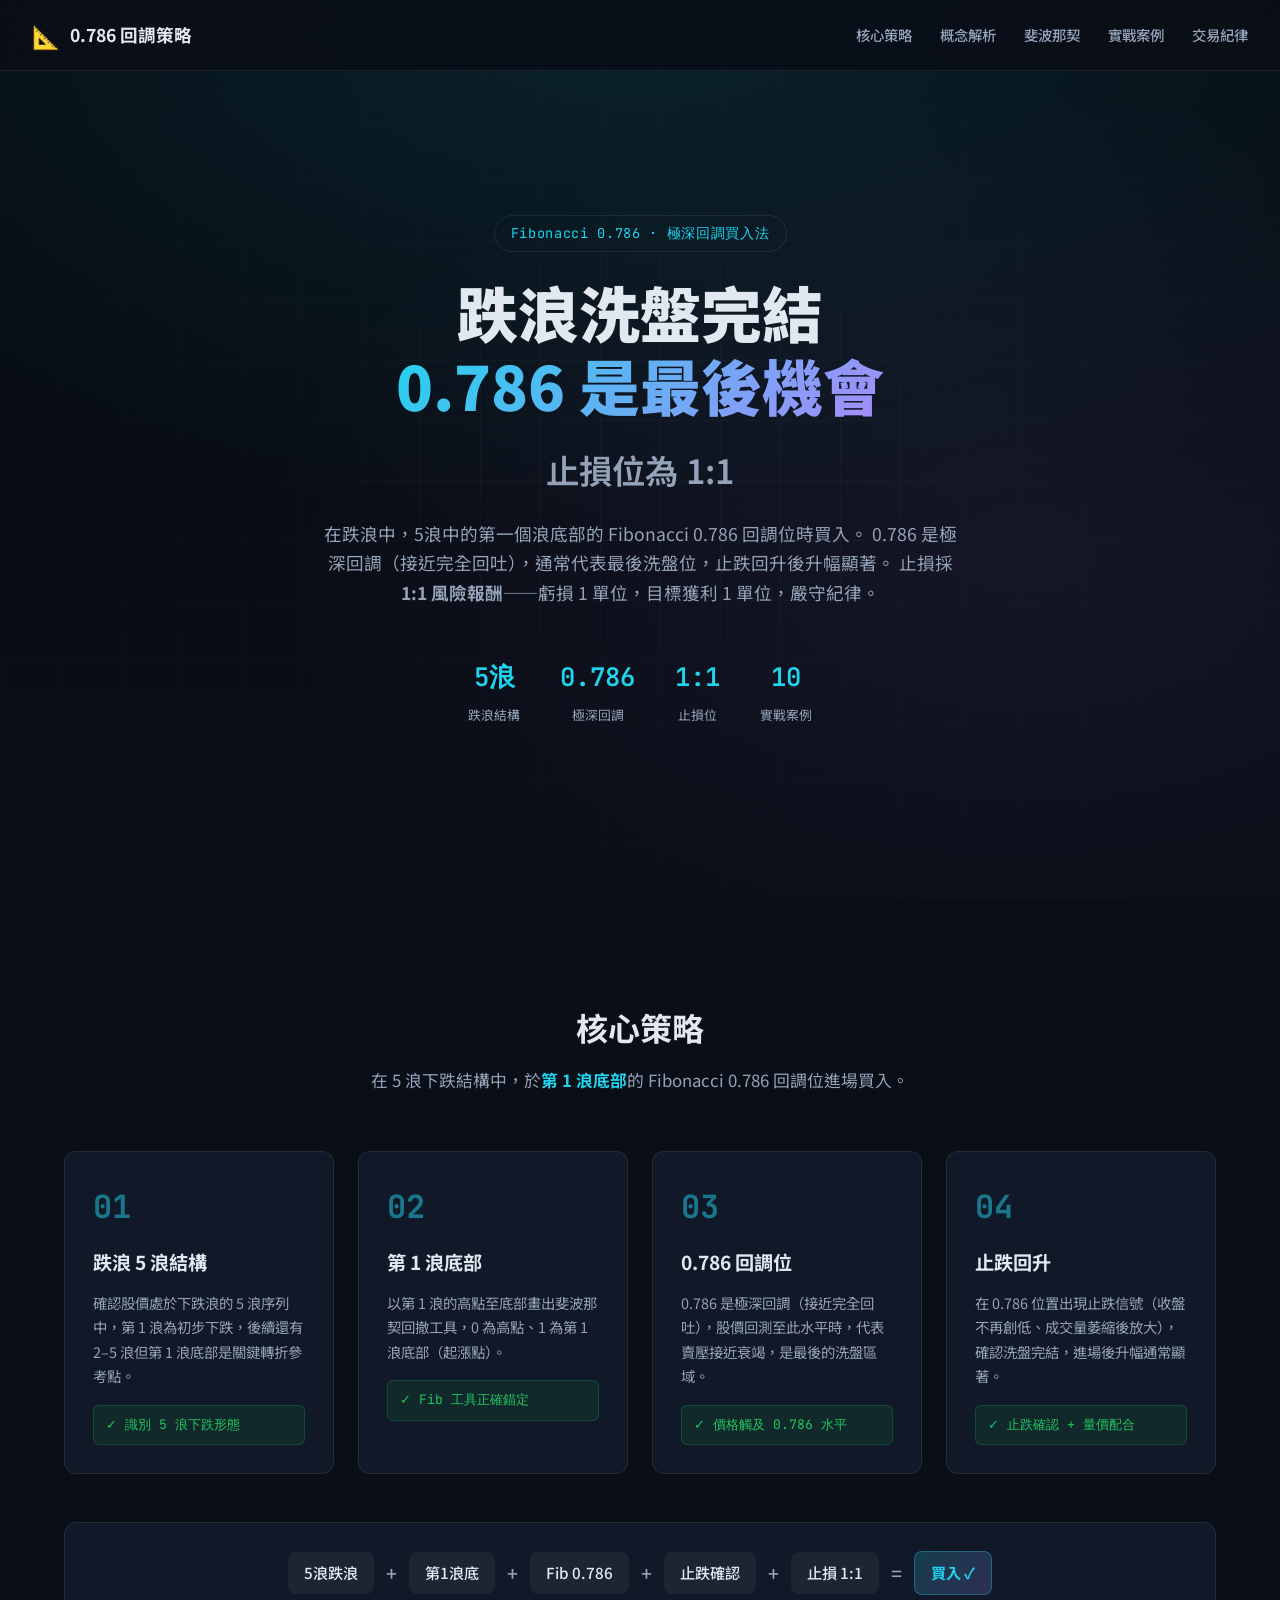
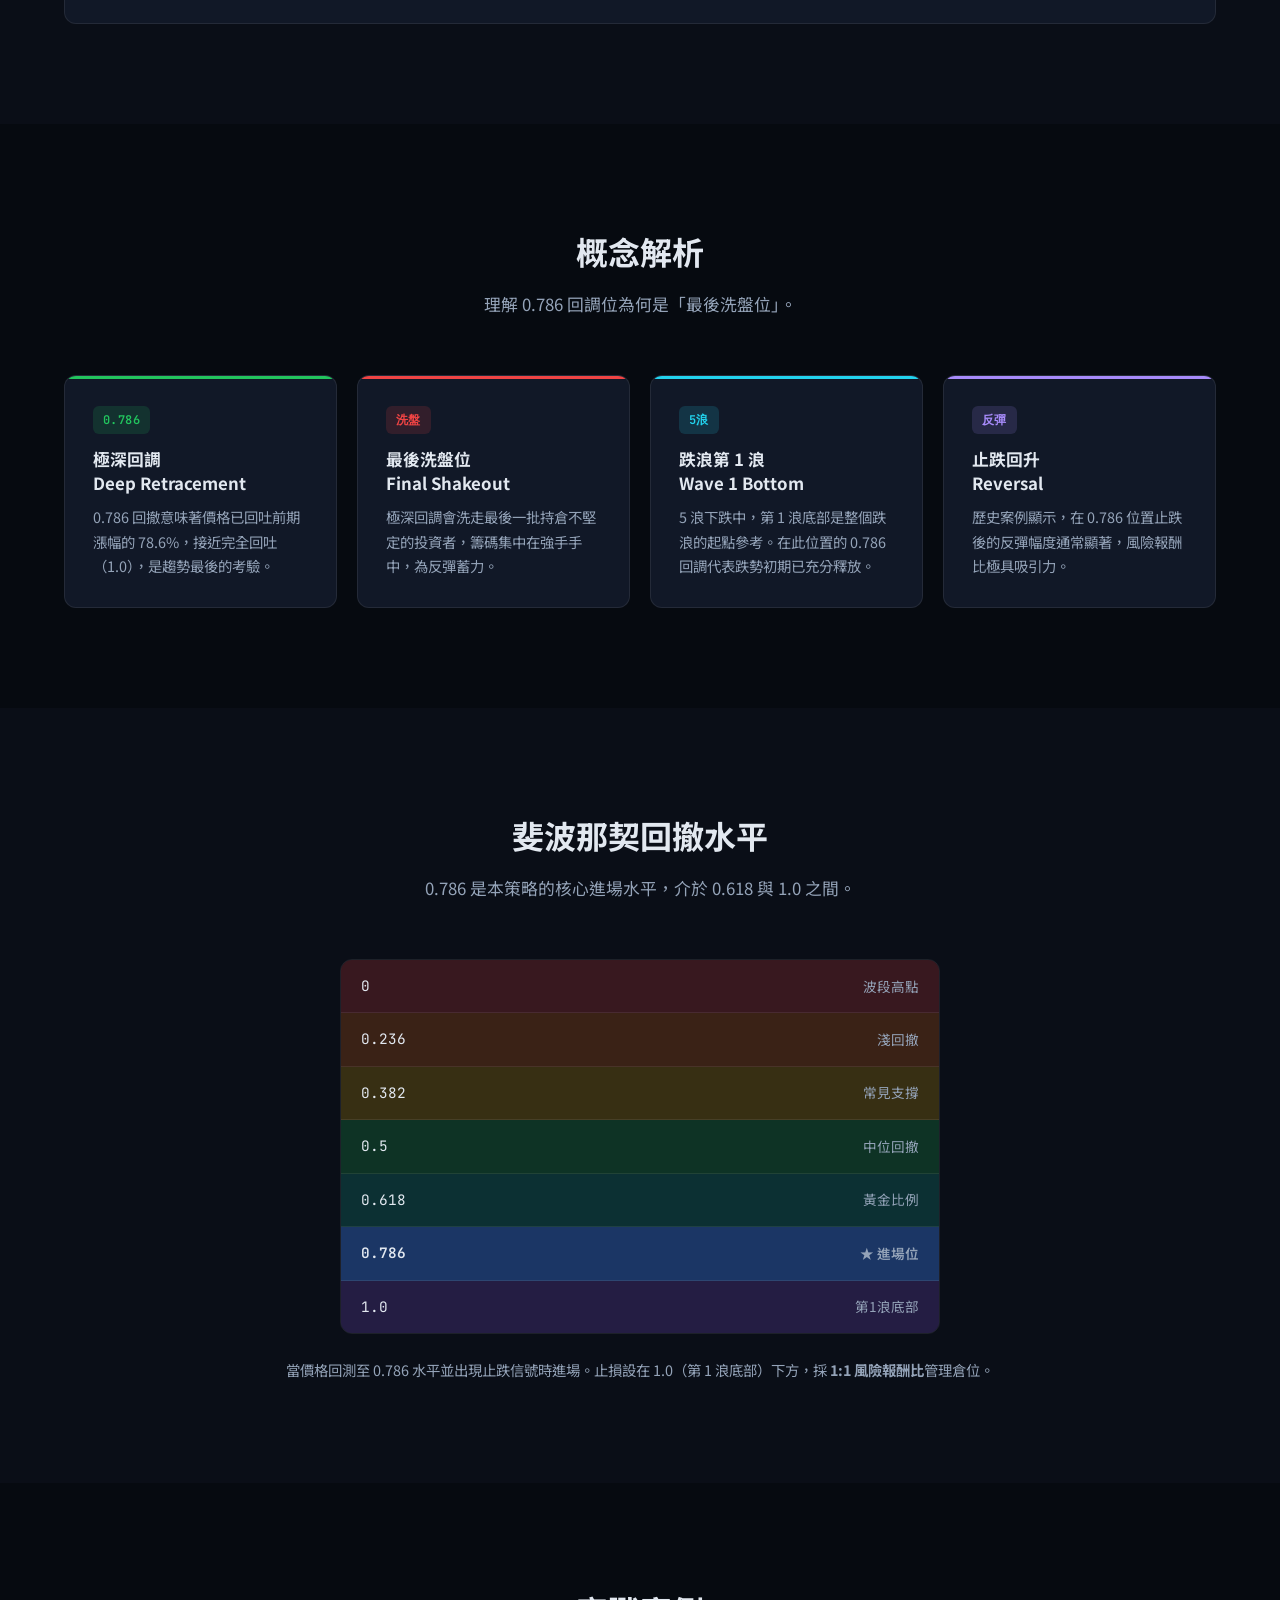
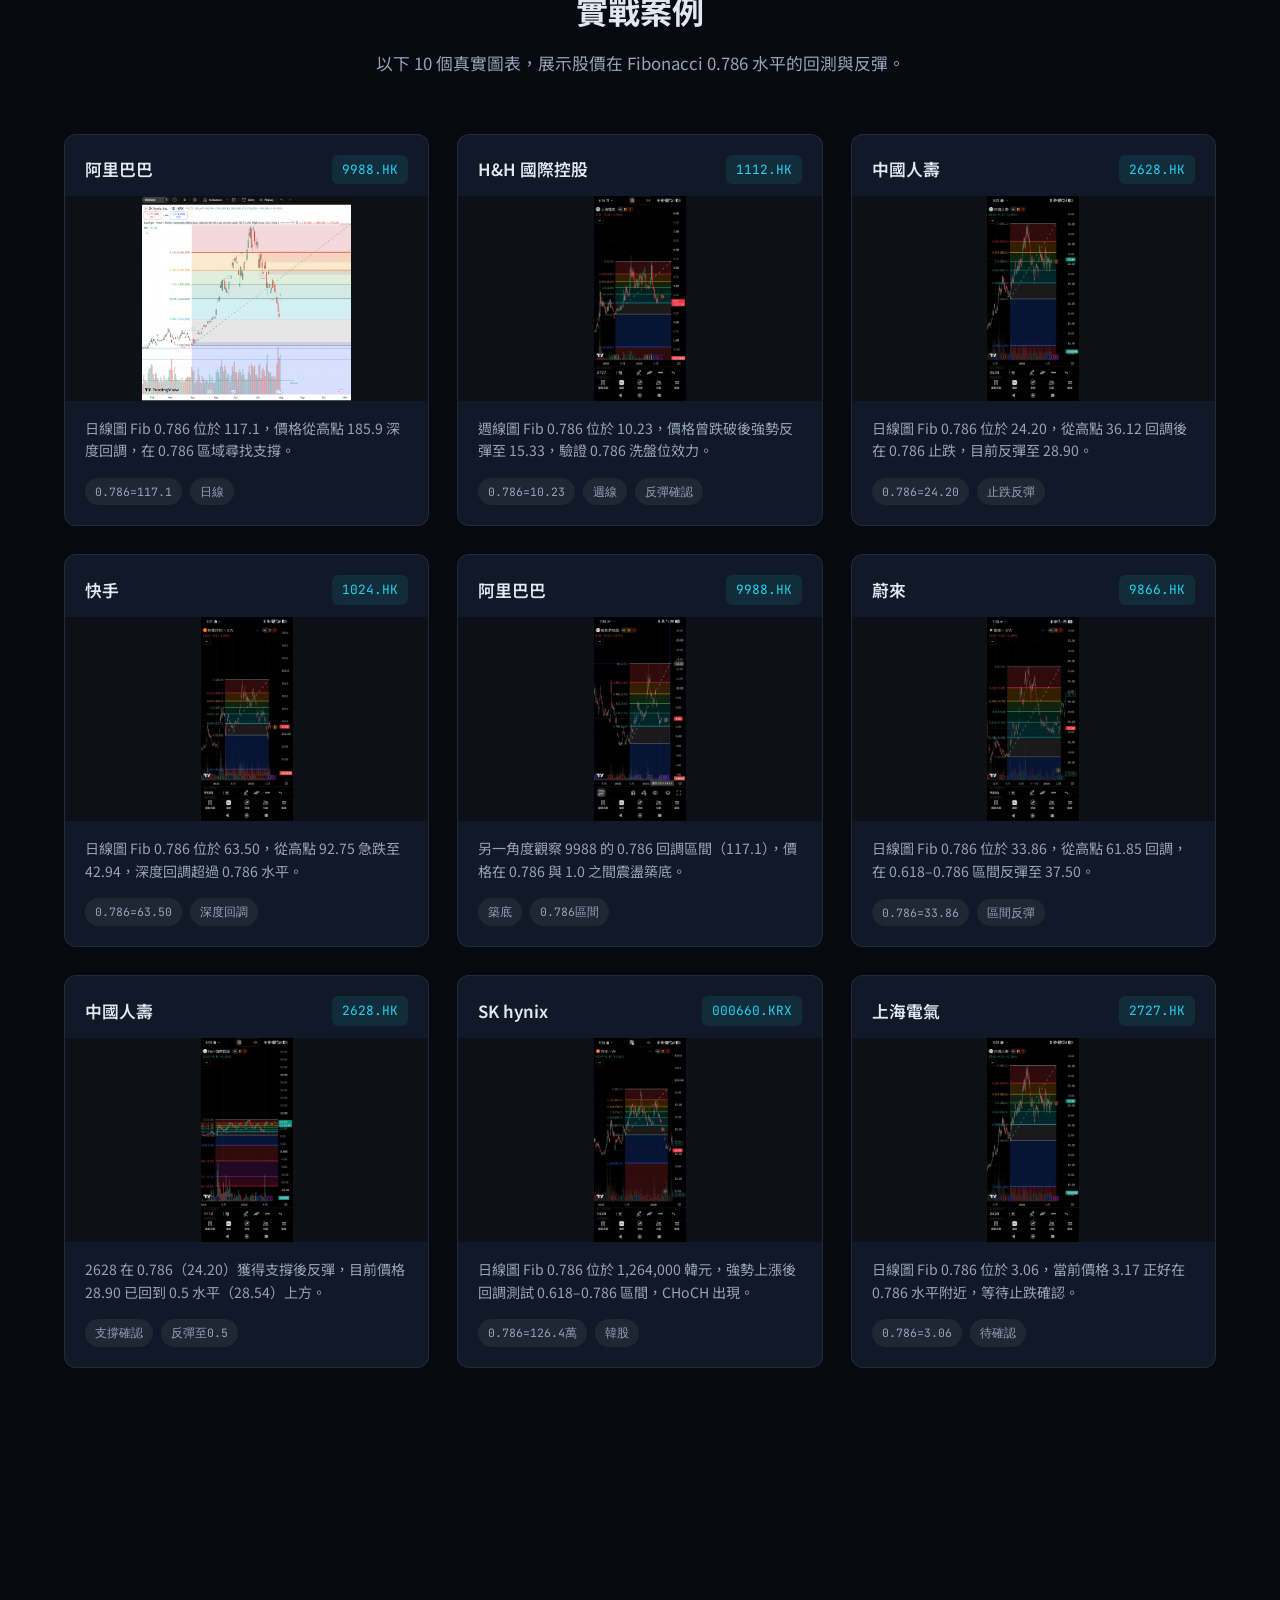
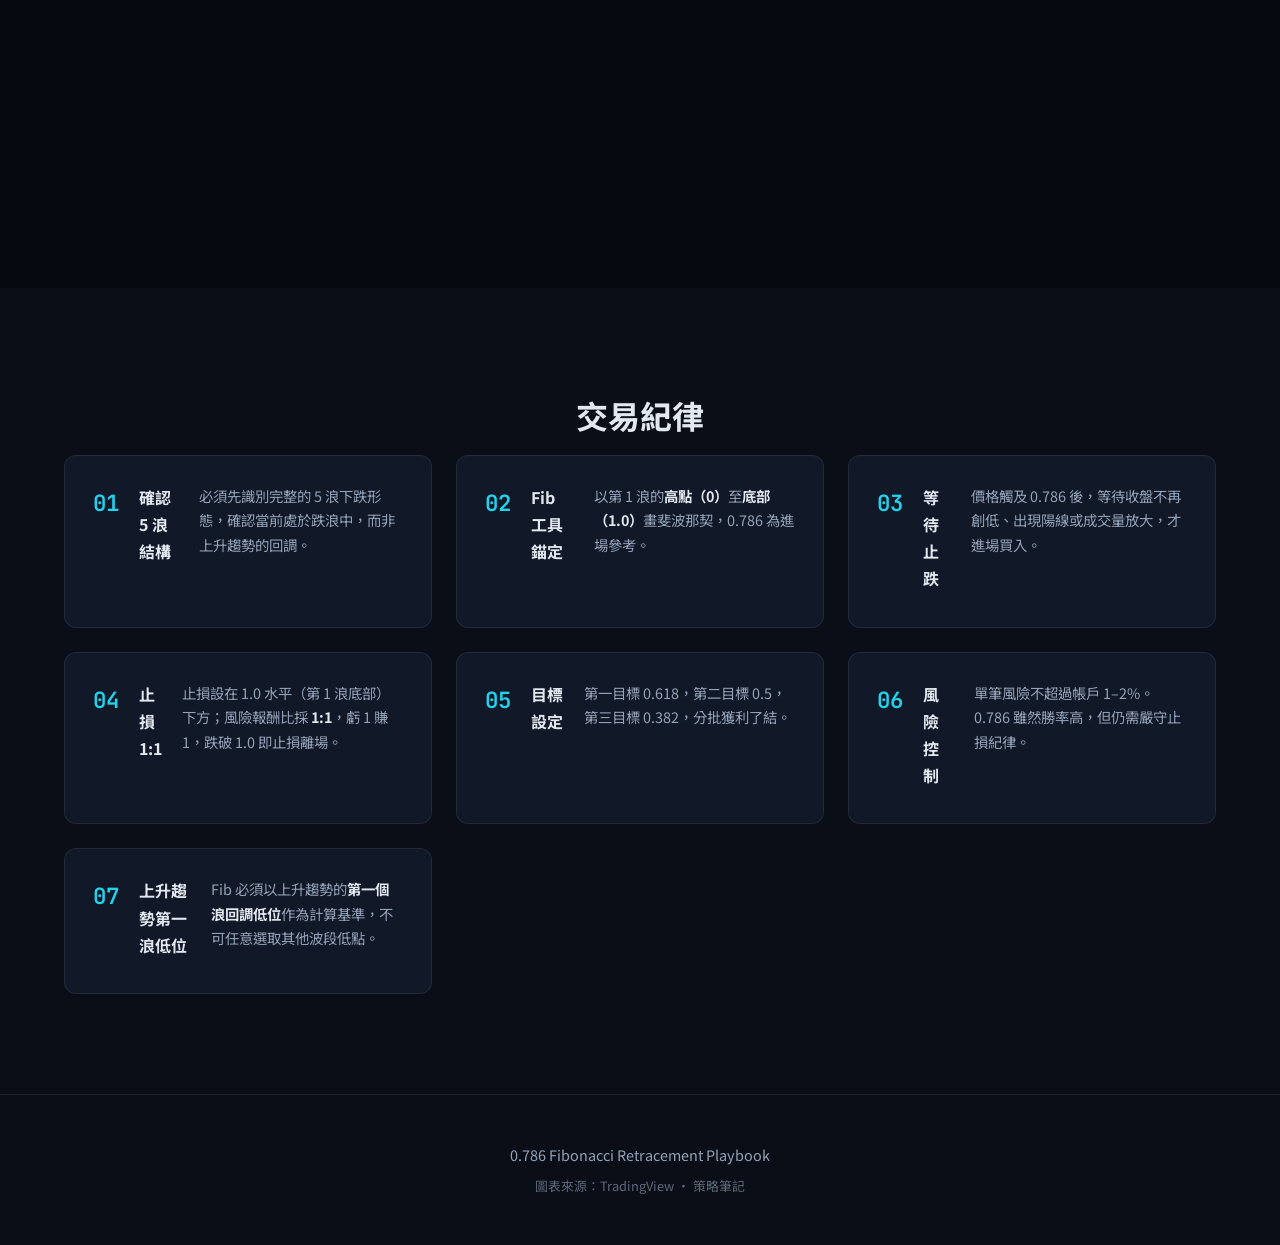
==== commit 33ebf69b: "fix: 將0.786第7點加入實際發布頁面" ====
--- a/0.786回調/index.html
+++ b/0.786回調/index.html
@@ -314,6 +314,11 @@
           <h3>風險控制</h3>
           <p>單筆風險不超過帳戶 1–2%。0.786 雖然勝率高，但仍需嚴守止損紀律。</p>
         </div>
+        <div class="rule">
+          <span class="rule-num">07</span>
+          <h3>上升趨勢第一浪低位</h3>
+          <p>Fib 必須以上升趨勢的<strong>第一個浪回調低位</strong>作為計算基準，不可任意選取其他波段低點。</p>
+        </div>
       </div>
     </div>
   </section>
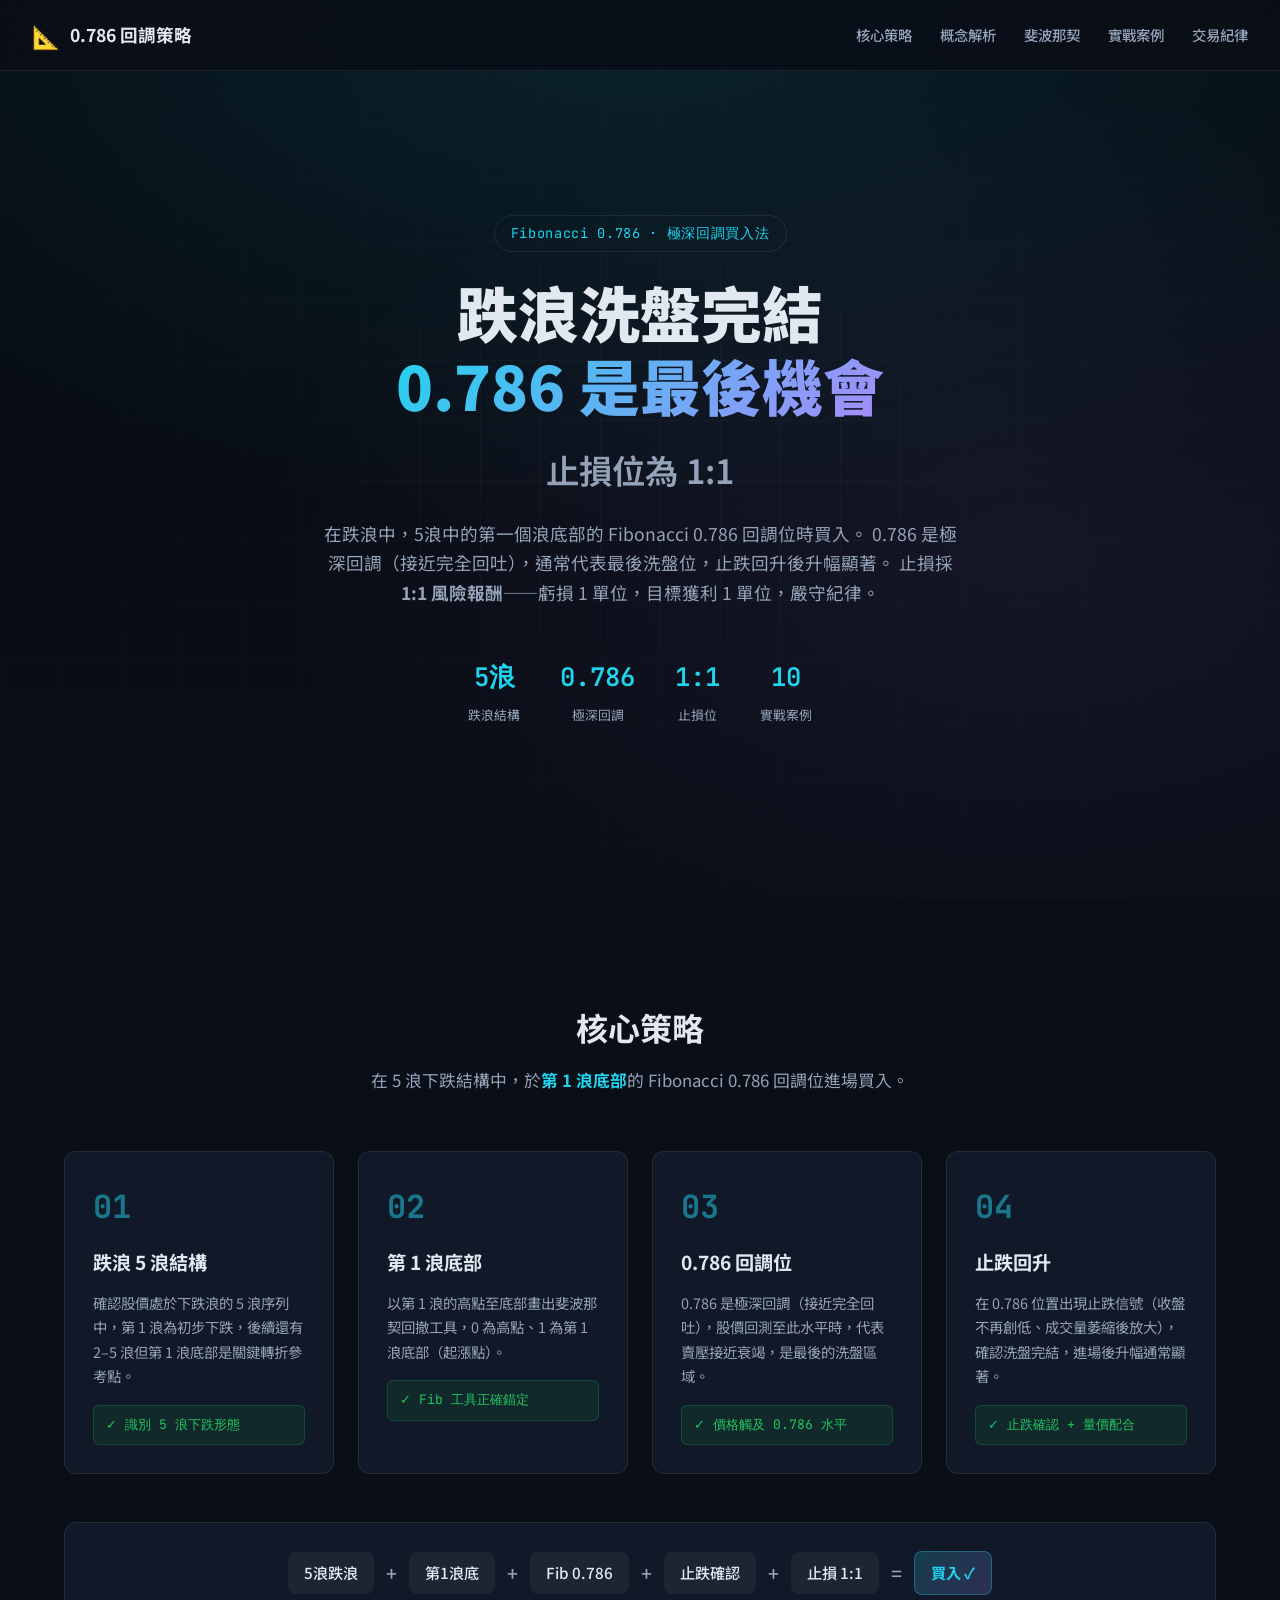
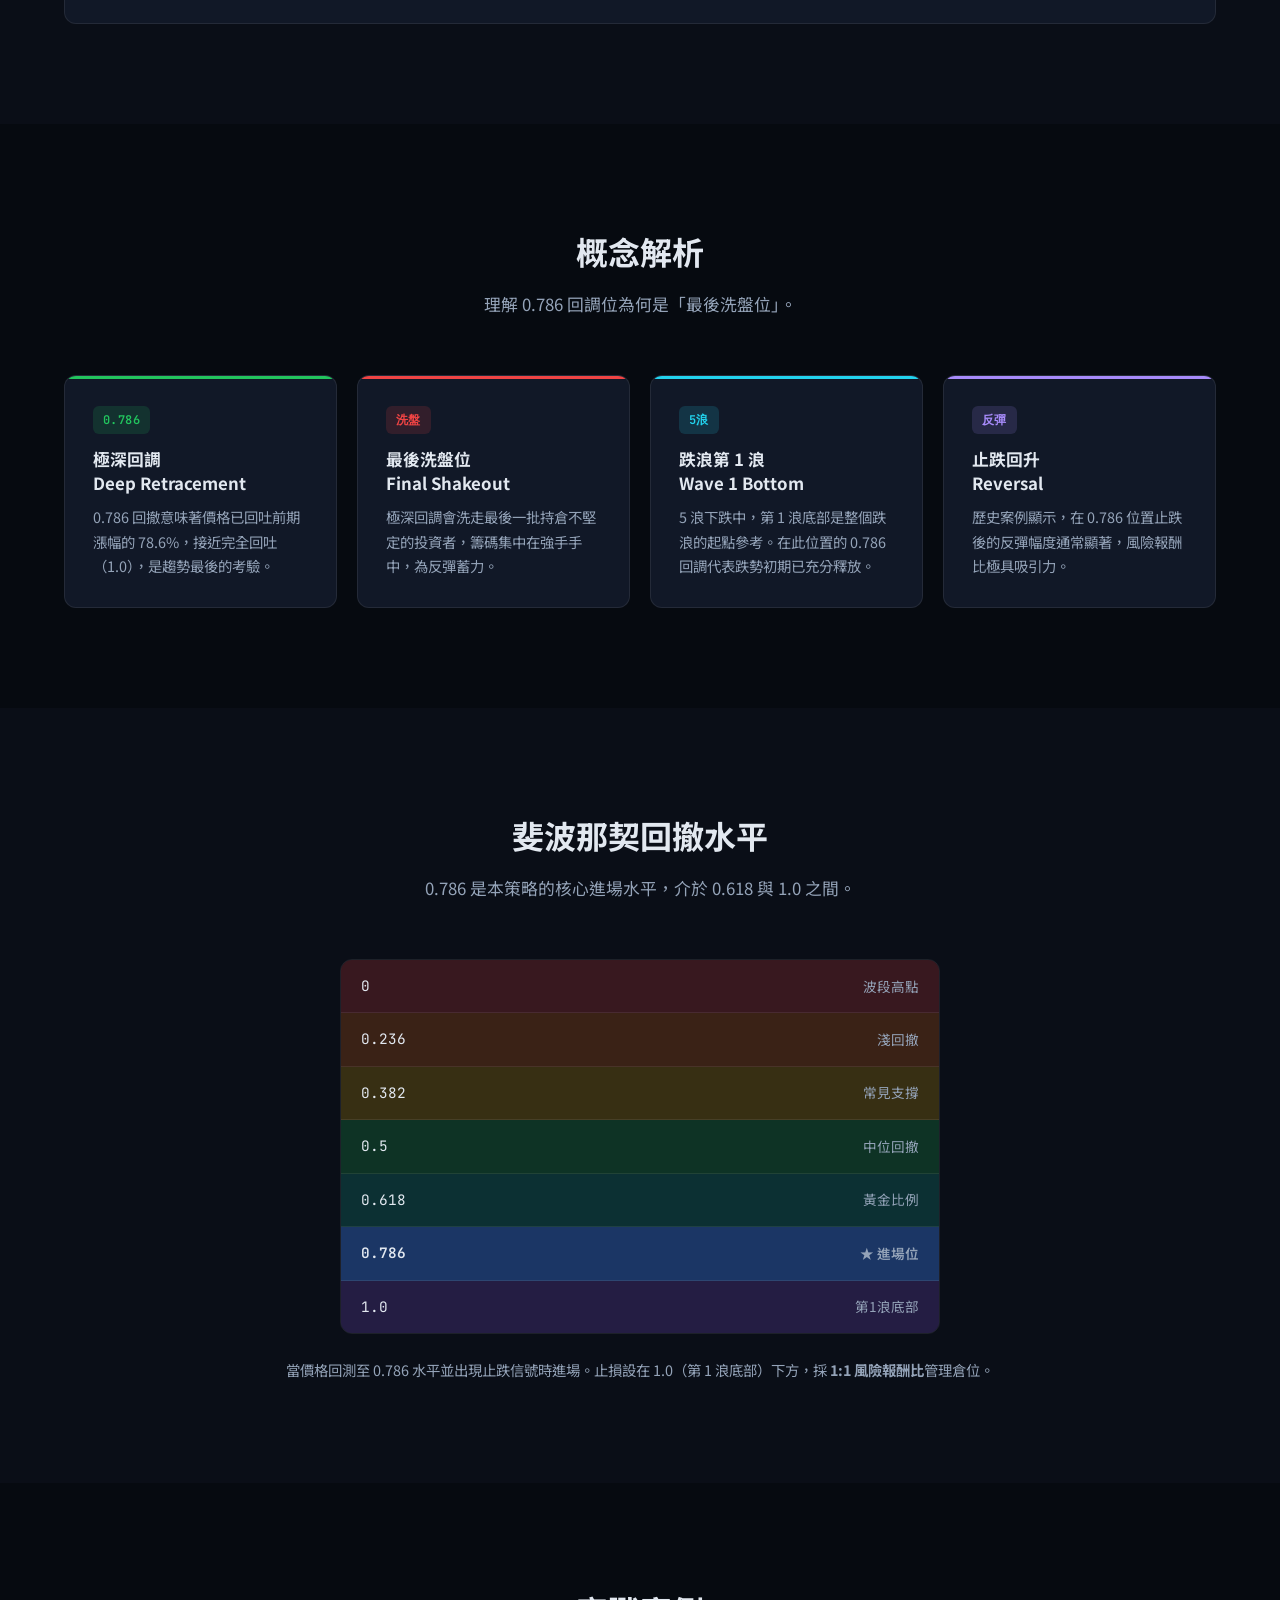
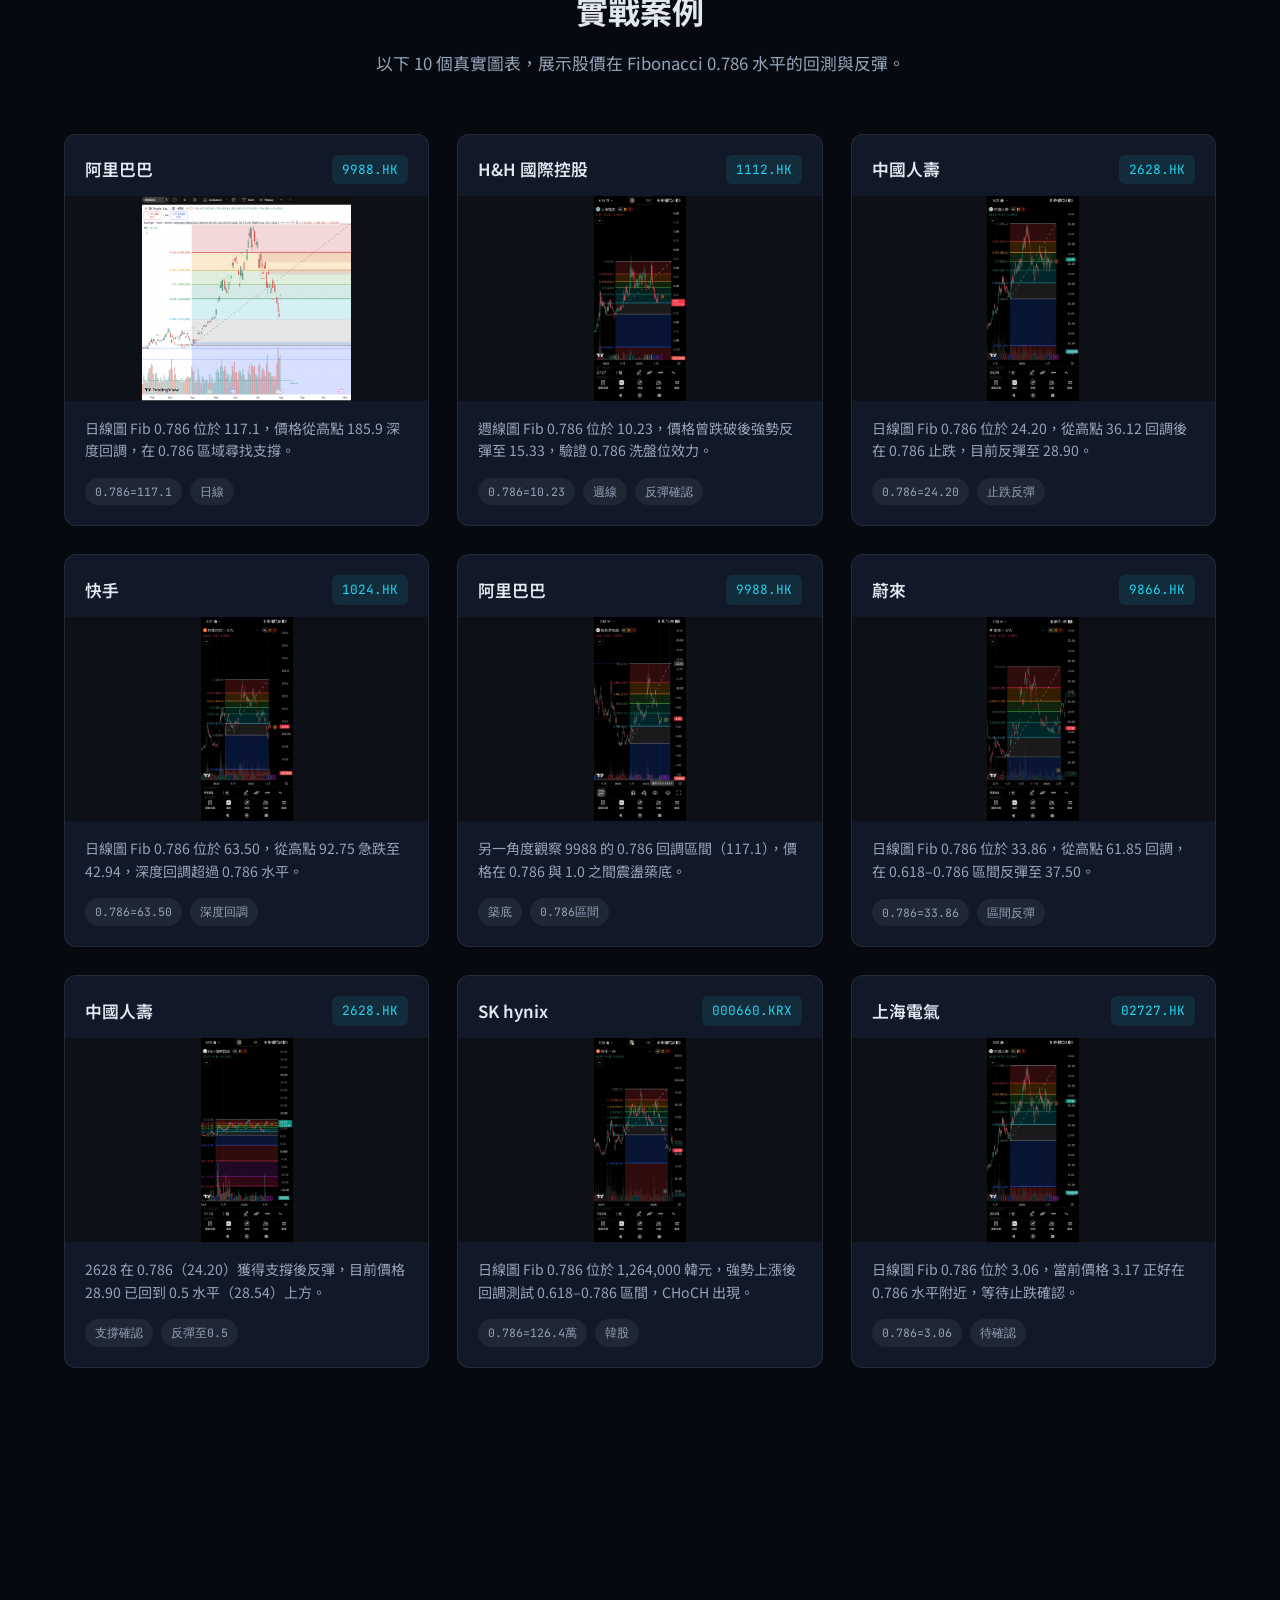
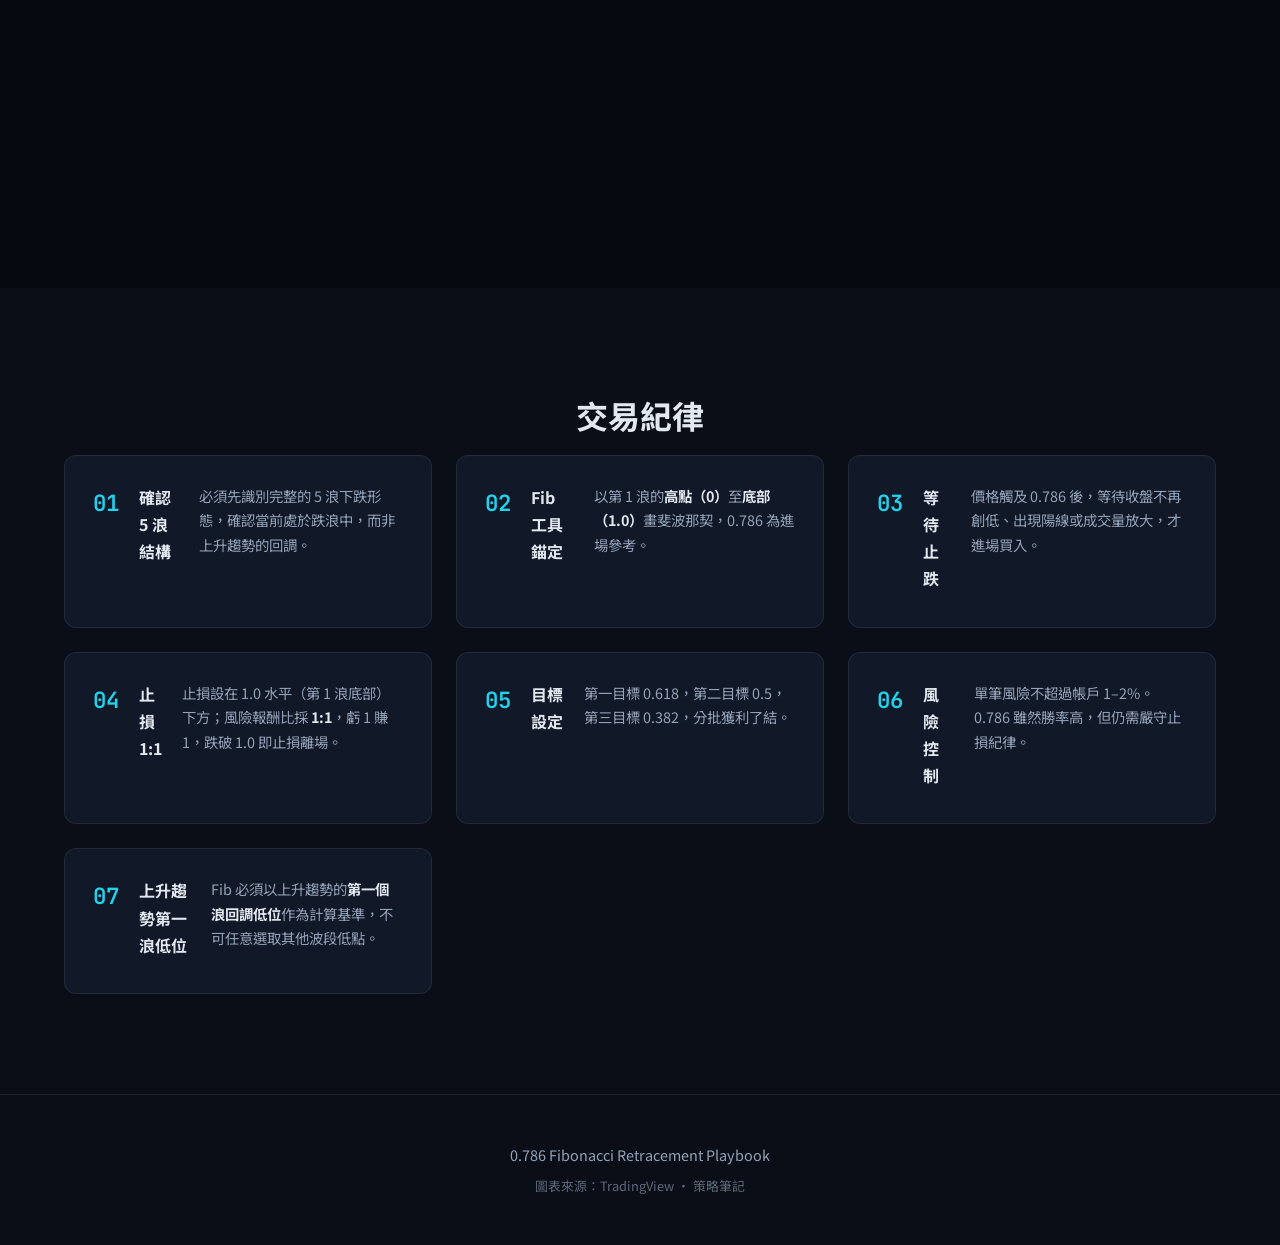
==== commit 8f377706: "fix: 修正上海電氣股票編號為02727.HK" ====
--- a/0.786回調/index.html
+++ b/0.786回調/index.html
@@ -256,7 +256,7 @@
         <article class="case-card">
           <div class="case-header">
             <h3>上海電氣</h3>
-            <span class="ticker">2727.HK</span>
+            <span class="ticker">02727.HK</span>
           </div>
           <div class="case-chart">
             <img src="../images/fib0786/02727-hk.png" alt="上海電氣 0.786 回調" loading="lazy" />
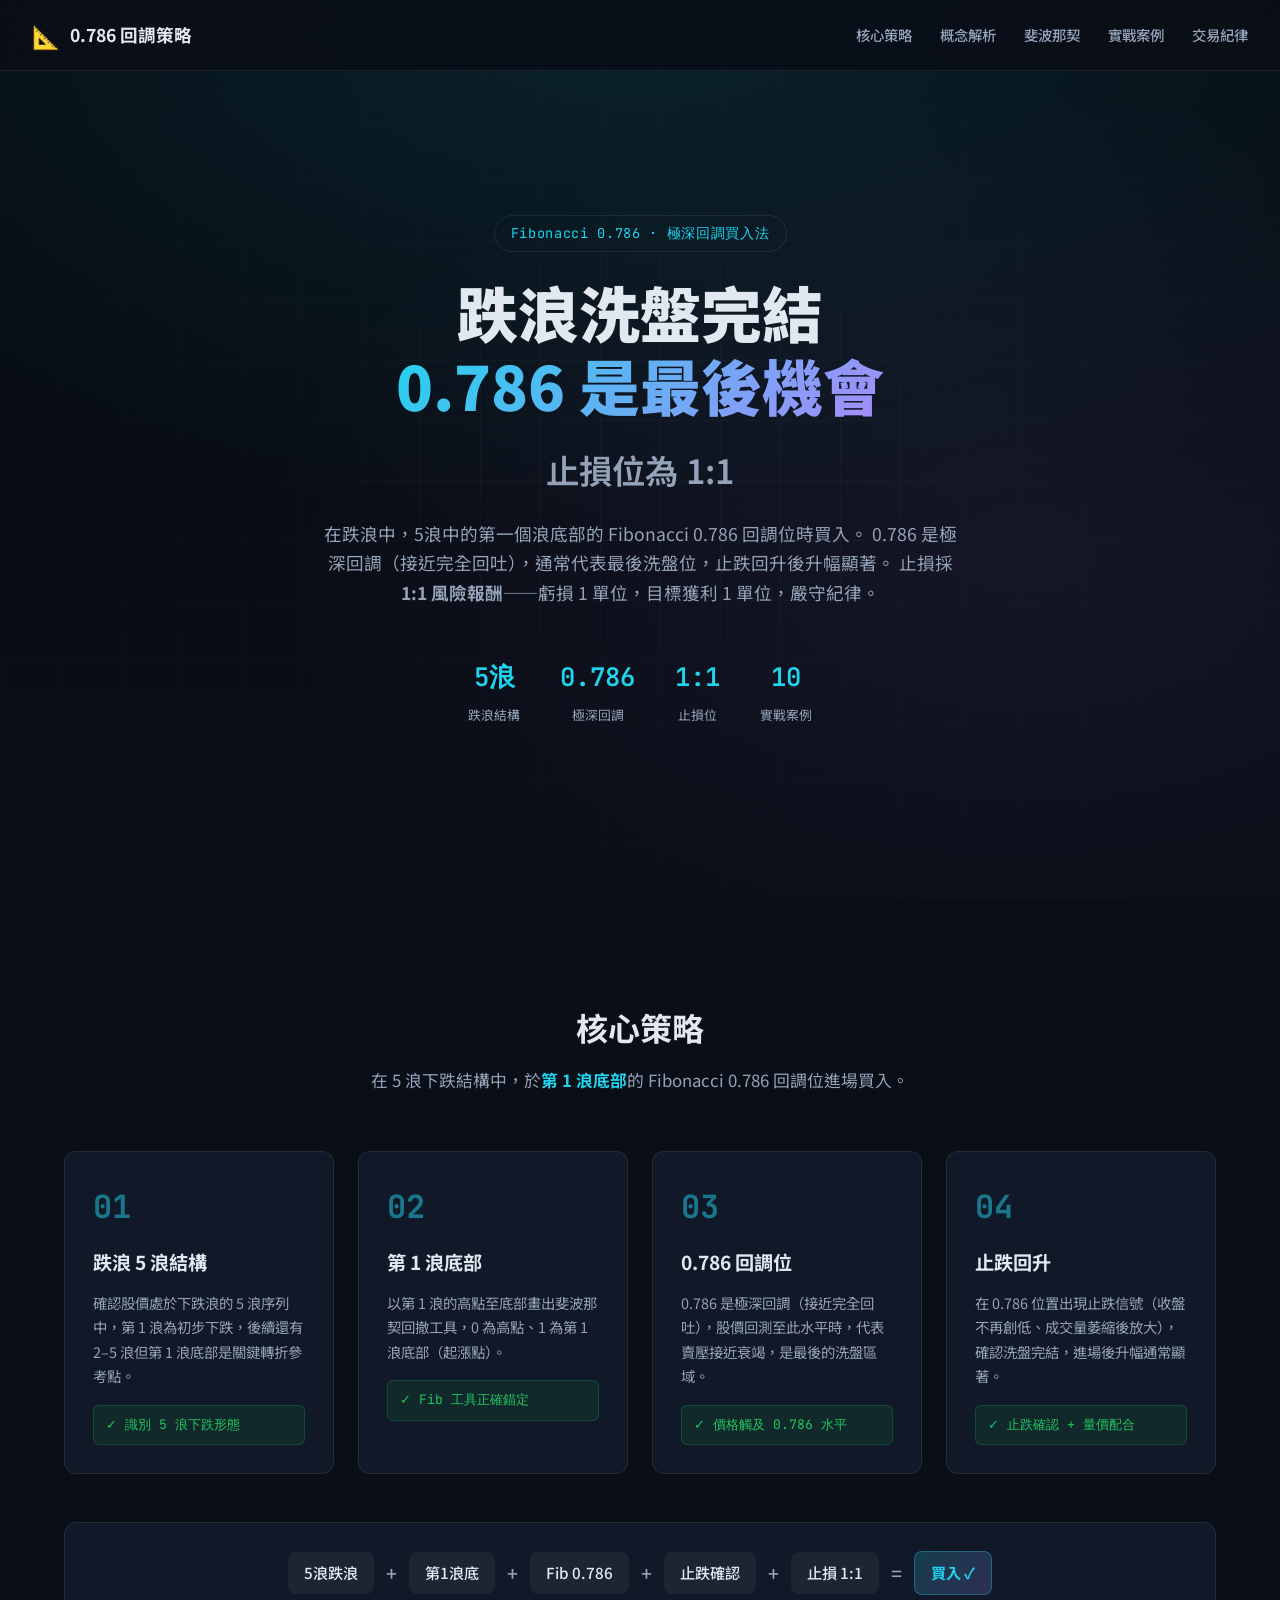
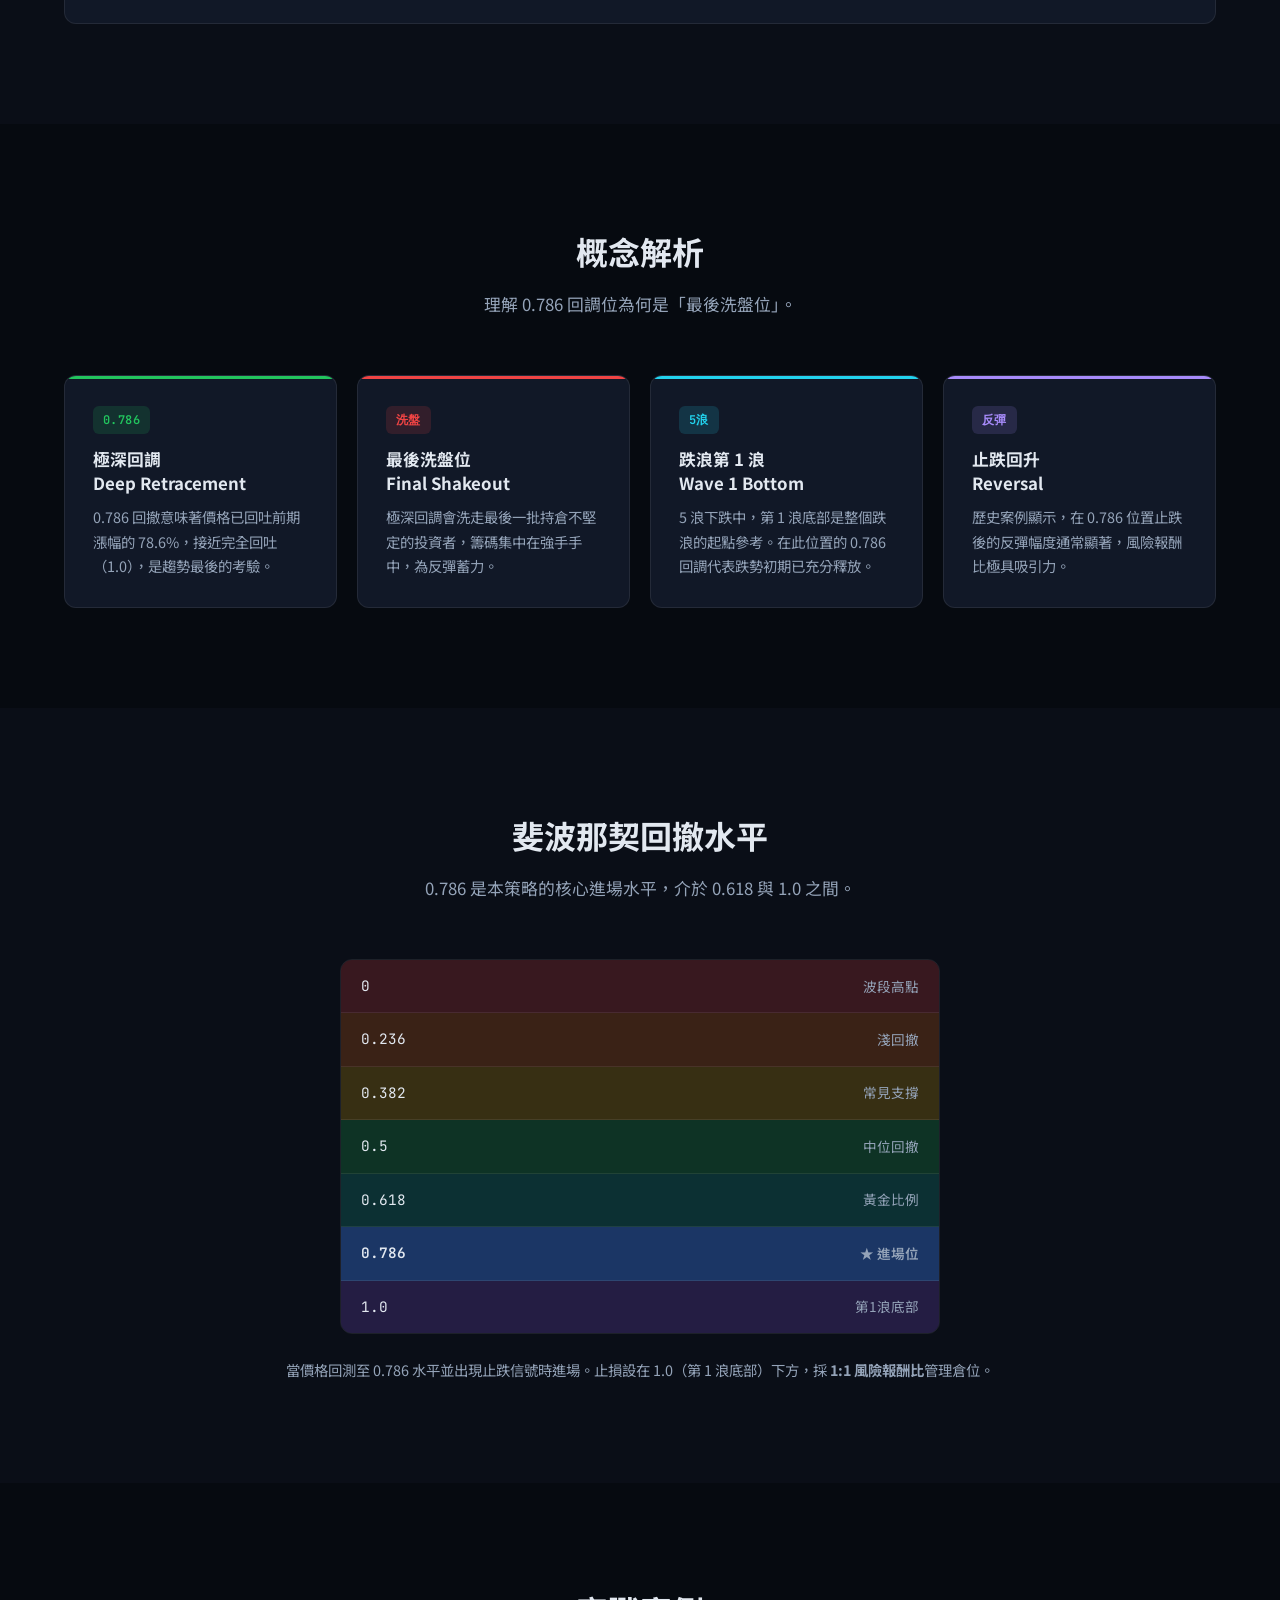
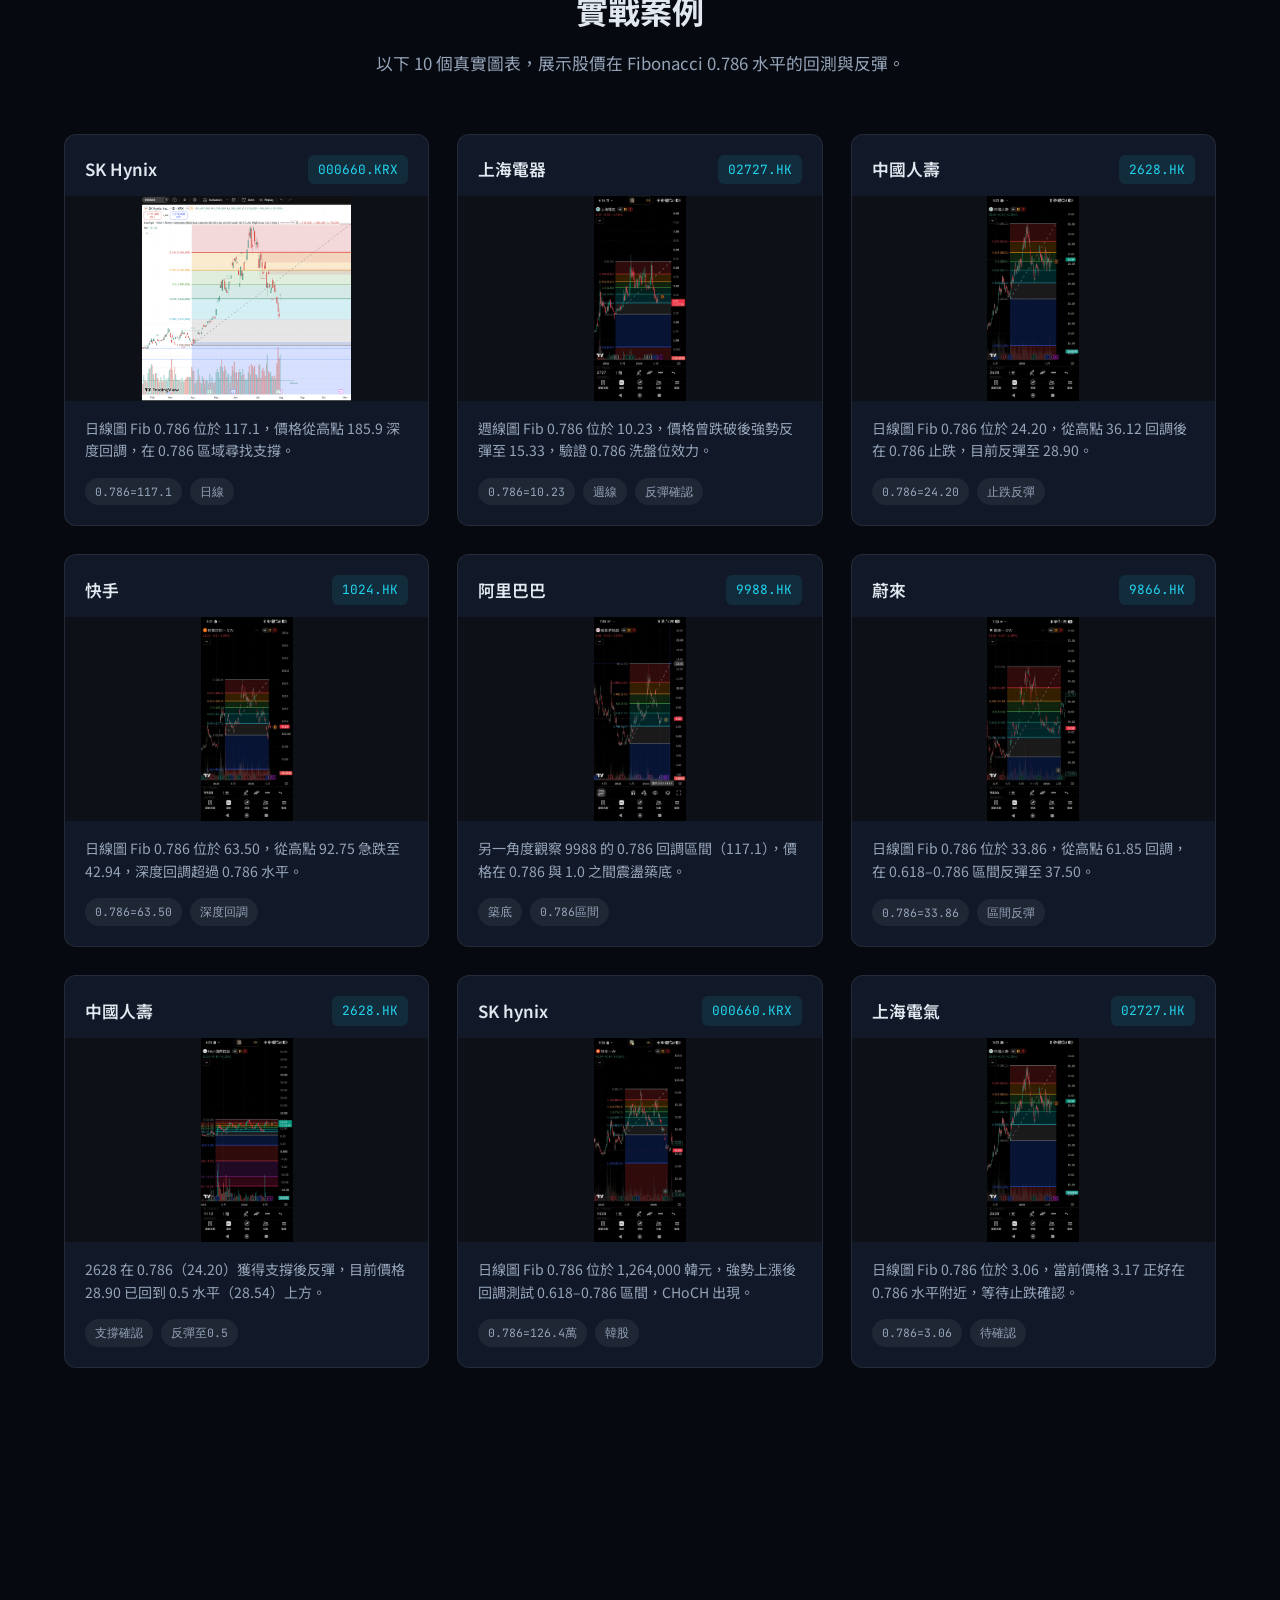
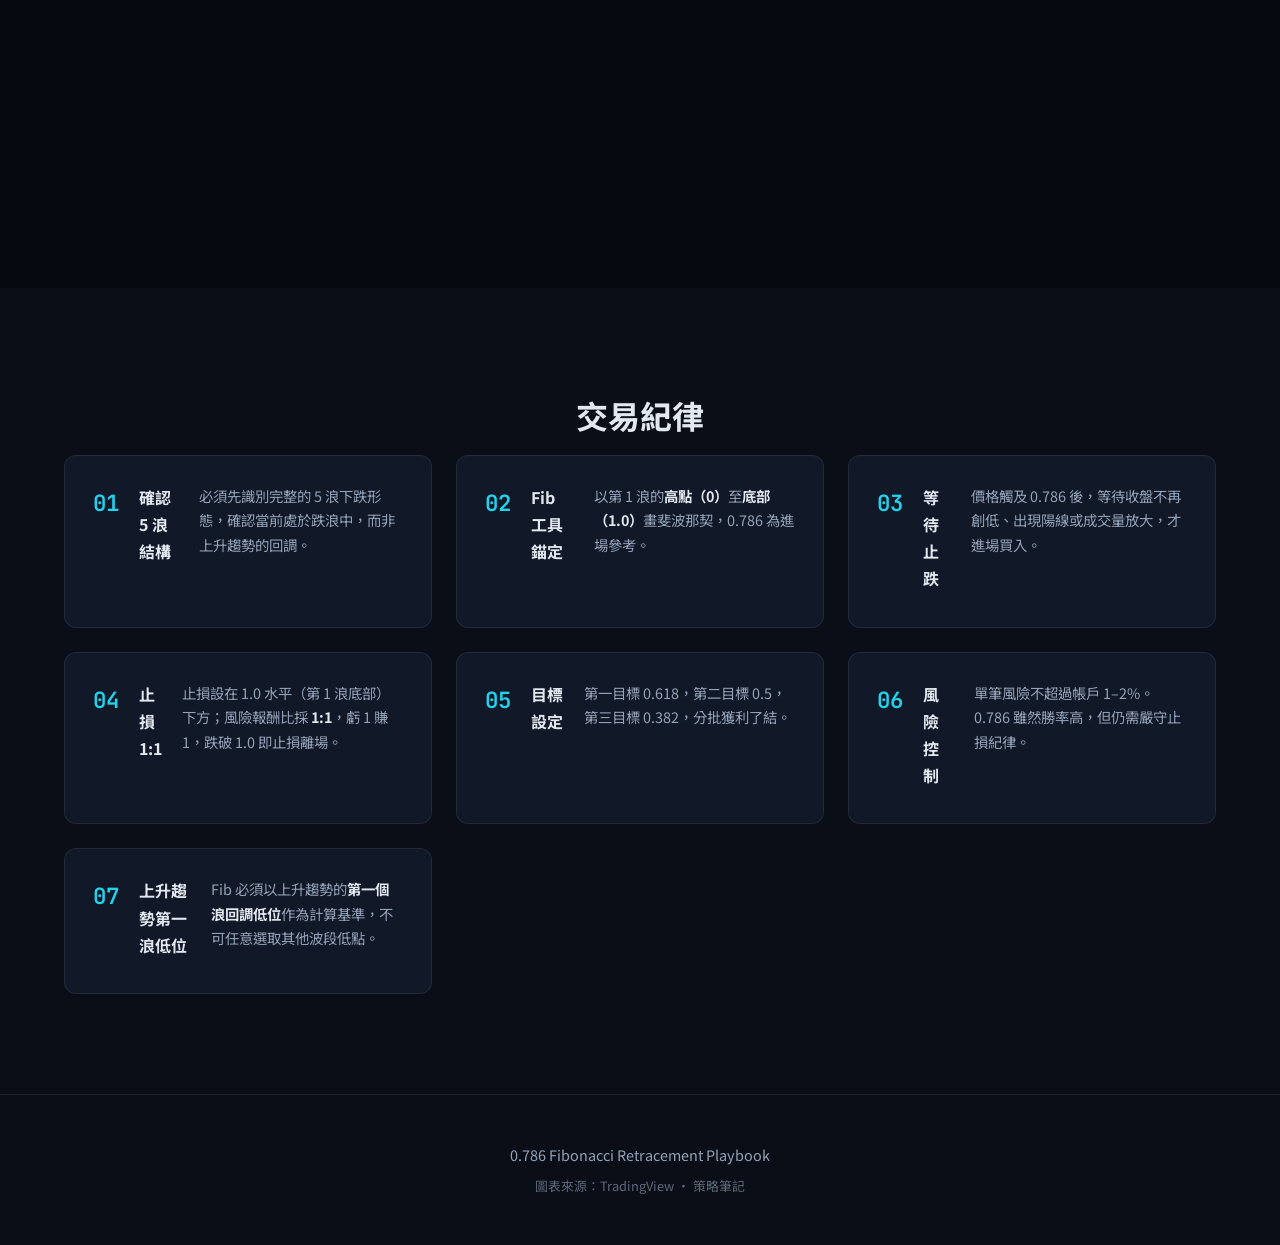
==== commit 11d25357: "Fix first two 0.786 case labels: SK Hynix and Shanghai Electric. Co-authored-by: Cursor <cursoragent" ====
--- a/0.786回調/index.html
+++ b/0.786回調/index.html
@@ -159,11 +159,11 @@
       <div class="cases-grid">
         <article class="case-card">
           <div class="case-header">
-            <h3>阿里巴巴</h3>
-            <span class="ticker">9988.HK</span>
-          </div>
-          <div class="case-chart">
-            <img src="../images/fib0786/9988-hk.png" alt="阿里巴巴 9988 0.786 回調" loading="lazy" />
+            <h3>SK Hynix</h3>
+            <span class="ticker">000660.KRX</span>
+          </div>
+          <div class="case-chart">
+            <img src="../images/fib0786/9988-hk.png" alt="SK Hynix 000660 0.786 回調" loading="lazy" />
           </div>
           <p>日線圖 Fib 0.786 位於 117.1，價格從高點 185.9 深度回調，在 0.786 區域尋找支撐。</p>
           <div class="case-tags"><span>0.786=117.1</span><span>日線</span></div>
@@ -171,11 +171,11 @@
 
         <article class="case-card">
           <div class="case-header">
-            <h3>H&amp;H 國際控股</h3>
-            <span class="ticker">1112.HK</span>
-          </div>
-          <div class="case-chart">
-            <img src="../images/fib0786/1112-hk.png" alt="H&H 1112 0.786 回調" loading="lazy" />
+            <h3>上海電器</h3>
+            <span class="ticker">02727.HK</span>
+          </div>
+          <div class="case-chart">
+            <img src="../images/fib0786/1112-hk.png" alt="上海電器 02727 0.786 回調" loading="lazy" />
           </div>
           <p>週線圖 Fib 0.786 位於 10.23，價格曾跌破後強勢反彈至 15.33，驗證 0.786 洗盤位效力。</p>
           <div class="case-tags"><span>0.786=10.23</span><span>週線</span><span>反彈確認</span></div>
--- a/styles.css
+++ b/styles.css
@@ -199,6 +199,48 @@
   font-size: 1.05rem;
 }
 
+.section .hero-tag {
+  display: block;
+  width: fit-content;
+  margin: 0 auto 16px;
+}
+
+.advanced-block {
+  scroll-margin-top: 80px;
+}
+
+.advanced-divider {
+  margin-top: 80px;
+  padding-top: 64px;
+  border-top: 1px solid var(--border);
+}
+
+.subsection-title {
+  font-size: 1.75rem;
+  font-weight: 700;
+  text-align: center;
+  margin-bottom: 12px;
+}
+
+.conditions-formula .fail-result {
+  color: #f87171;
+  border-color: rgba(248, 113, 113, 0.3);
+  background: rgba(248, 113, 113, 0.08);
+}
+
+.case-card.fail {
+  border-color: rgba(248, 113, 113, 0.25);
+}
+
+.case-card.fail .ticker {
+  background: rgba(248, 113, 113, 0.12);
+  color: #f87171;
+}
+
+.case-card.fail:hover {
+  box-shadow: 0 12px 40px rgba(248, 113, 113, 0.12);
+}
+
 /* Conditions */
 .conditions-grid {
   display: grid;
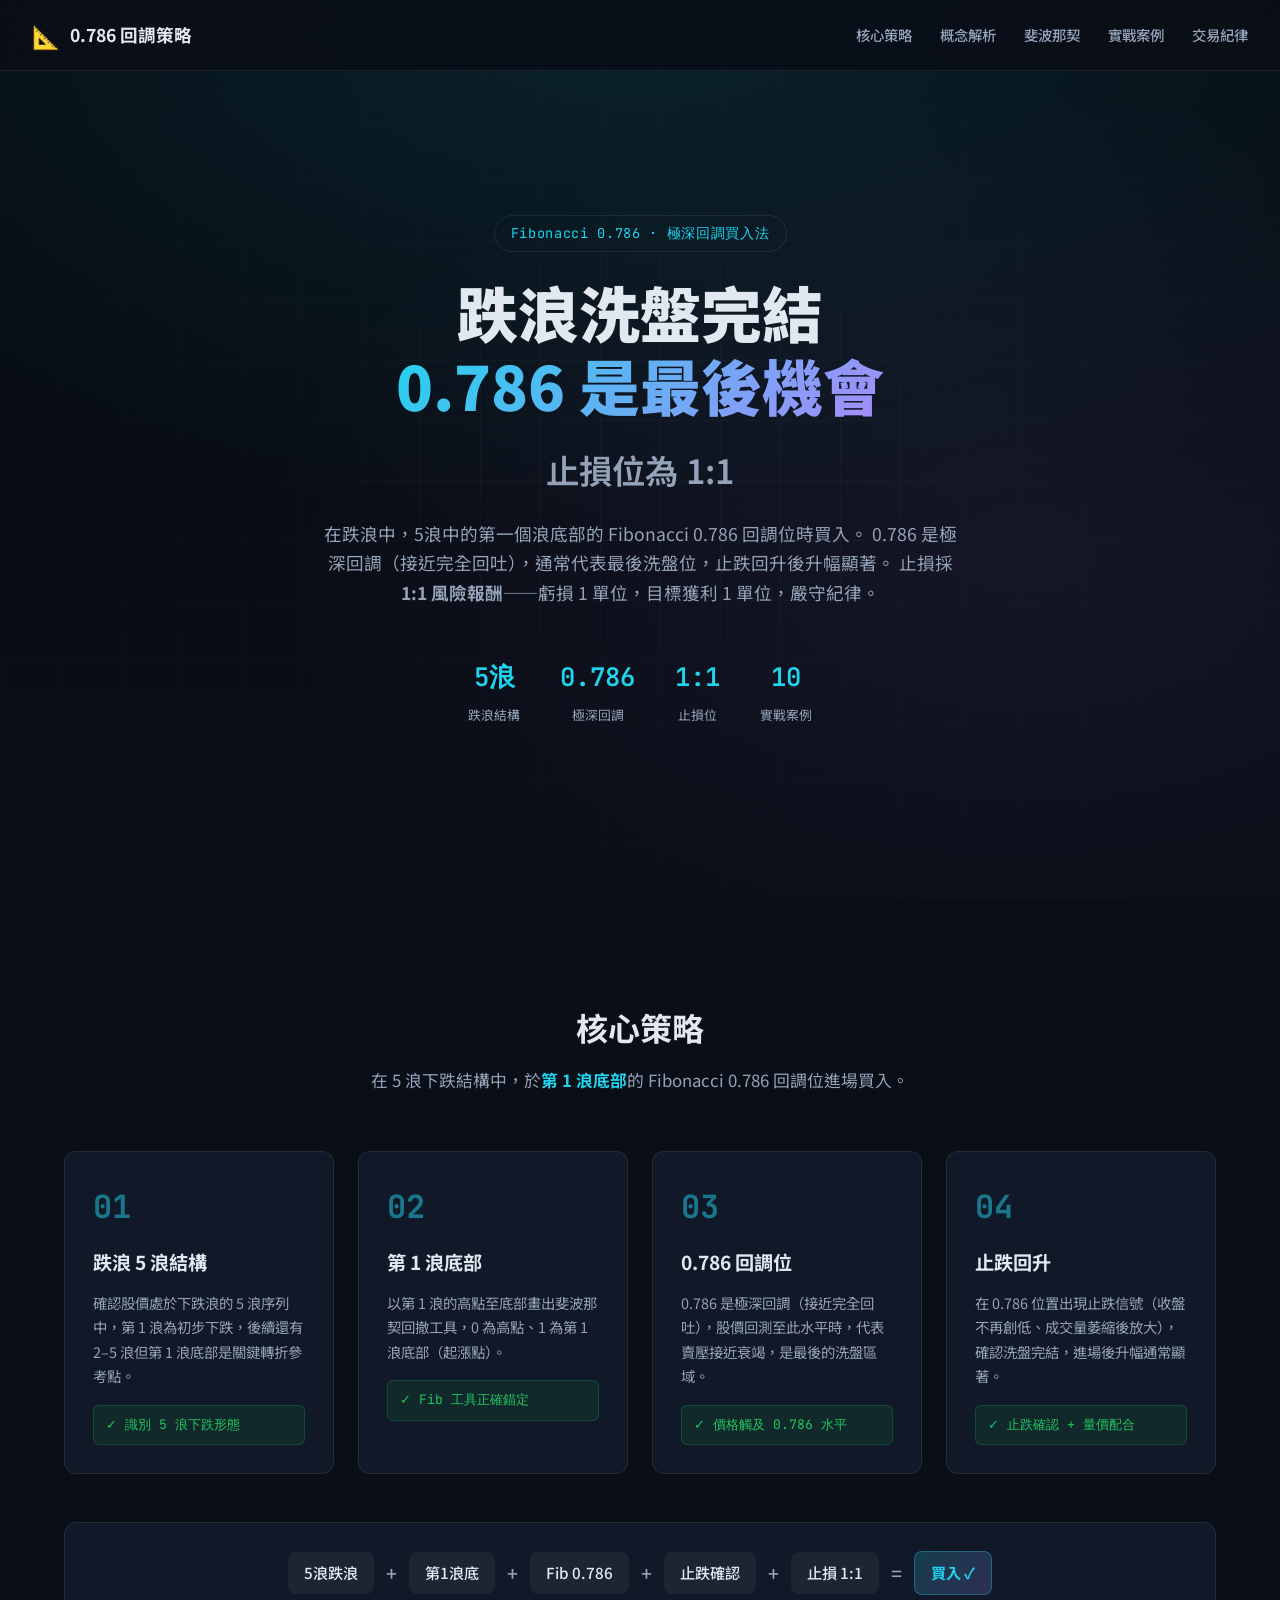
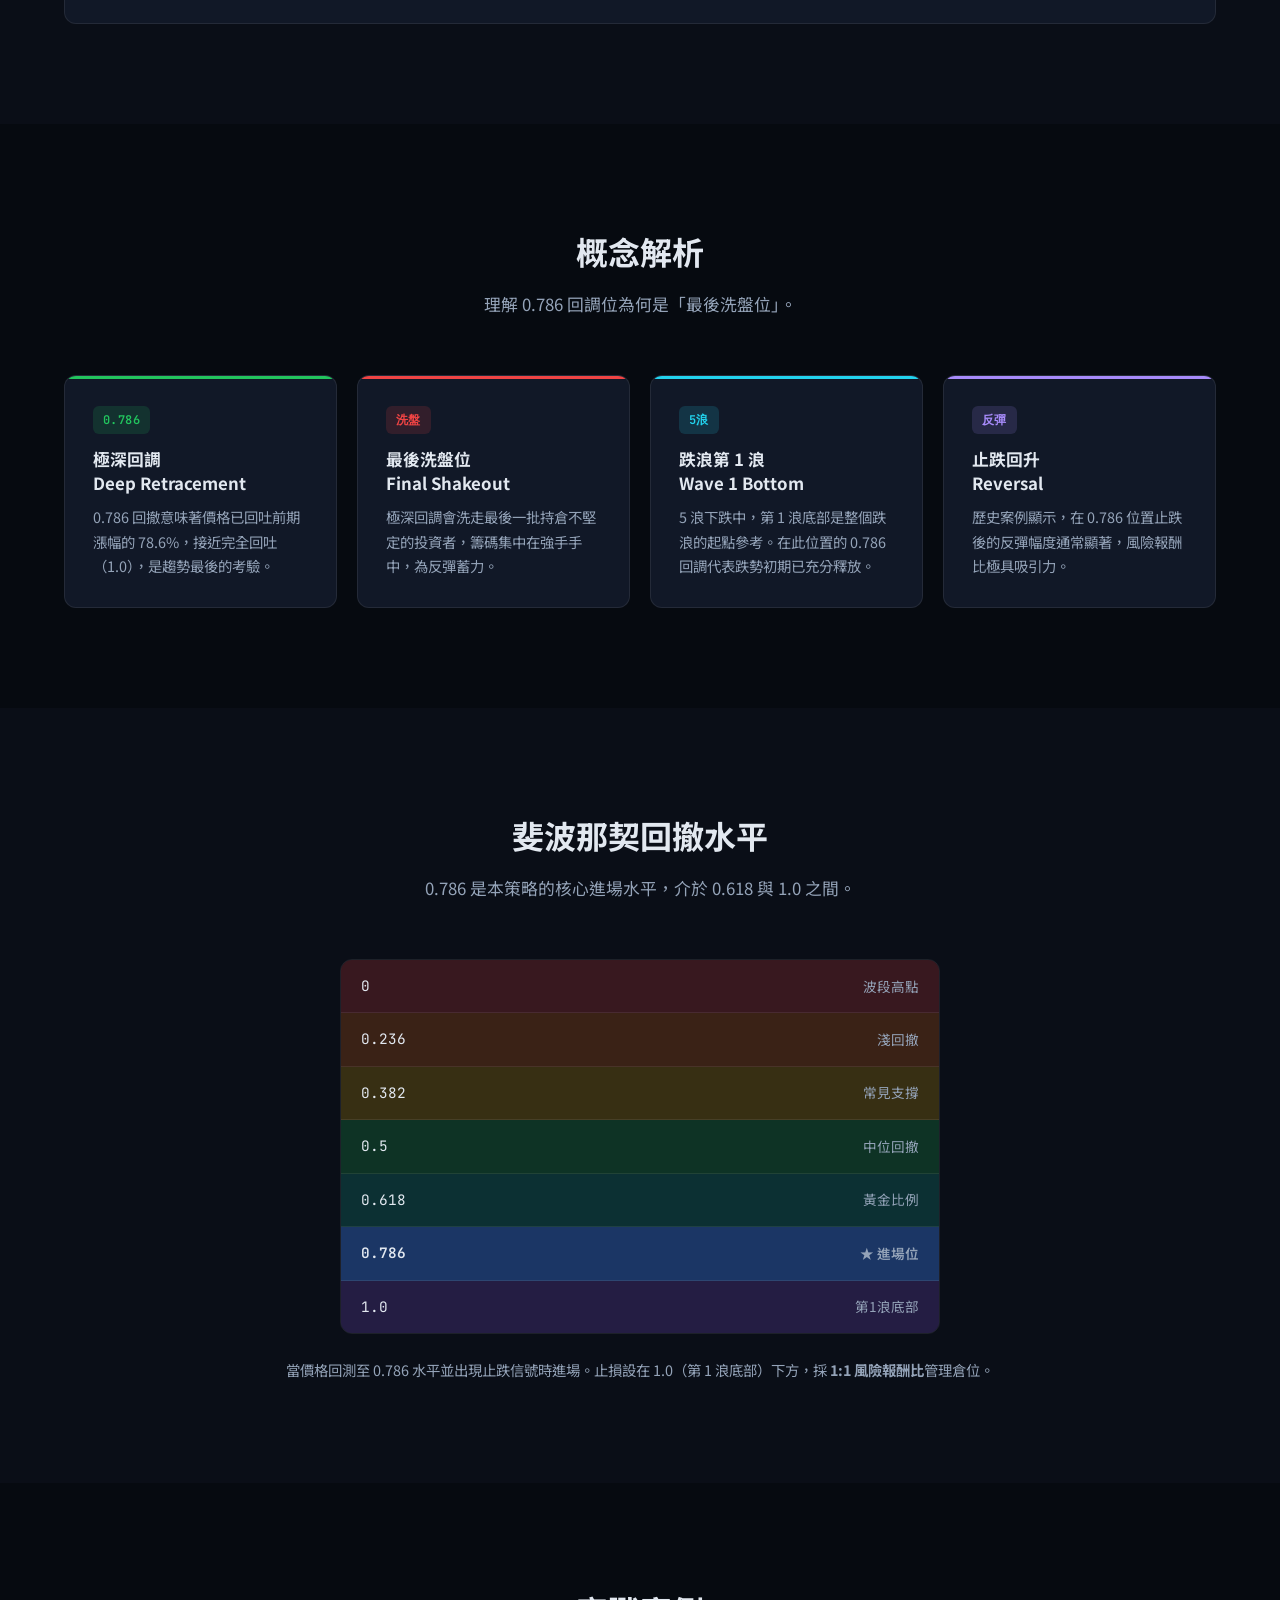
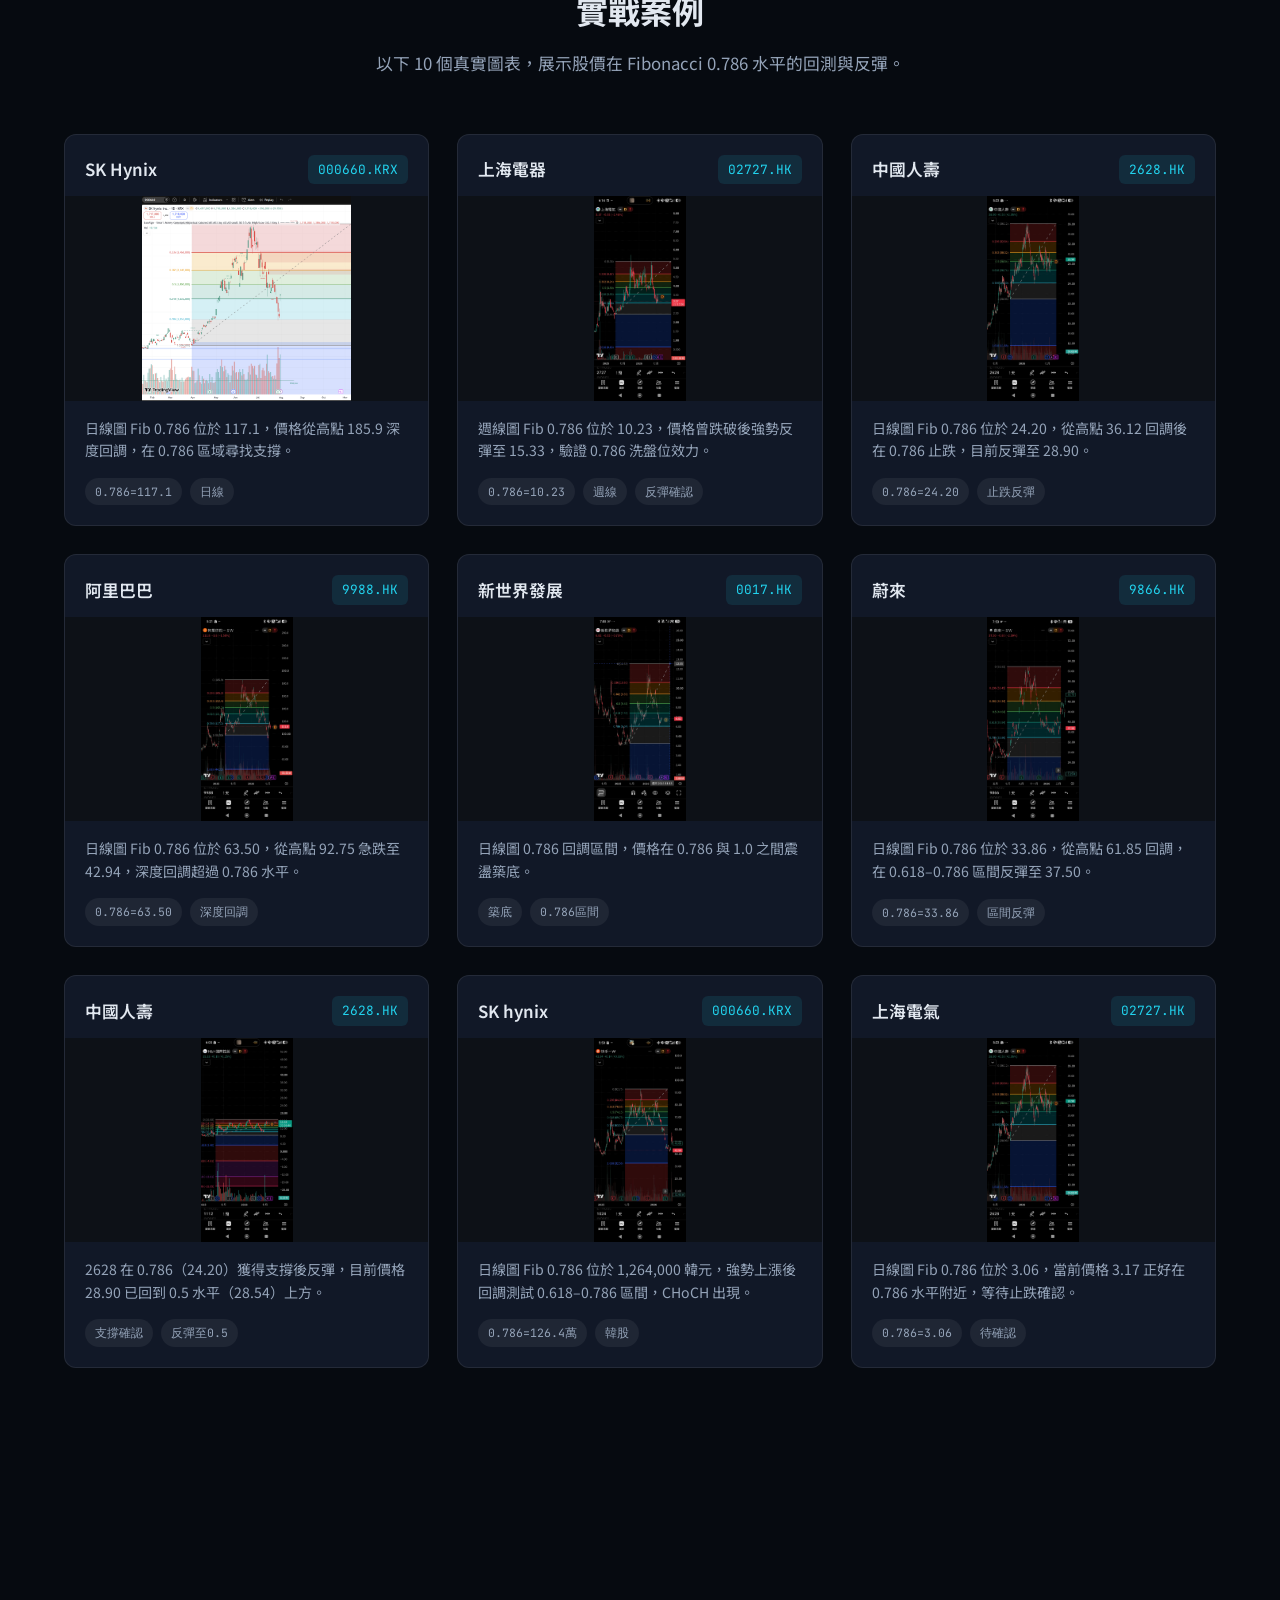
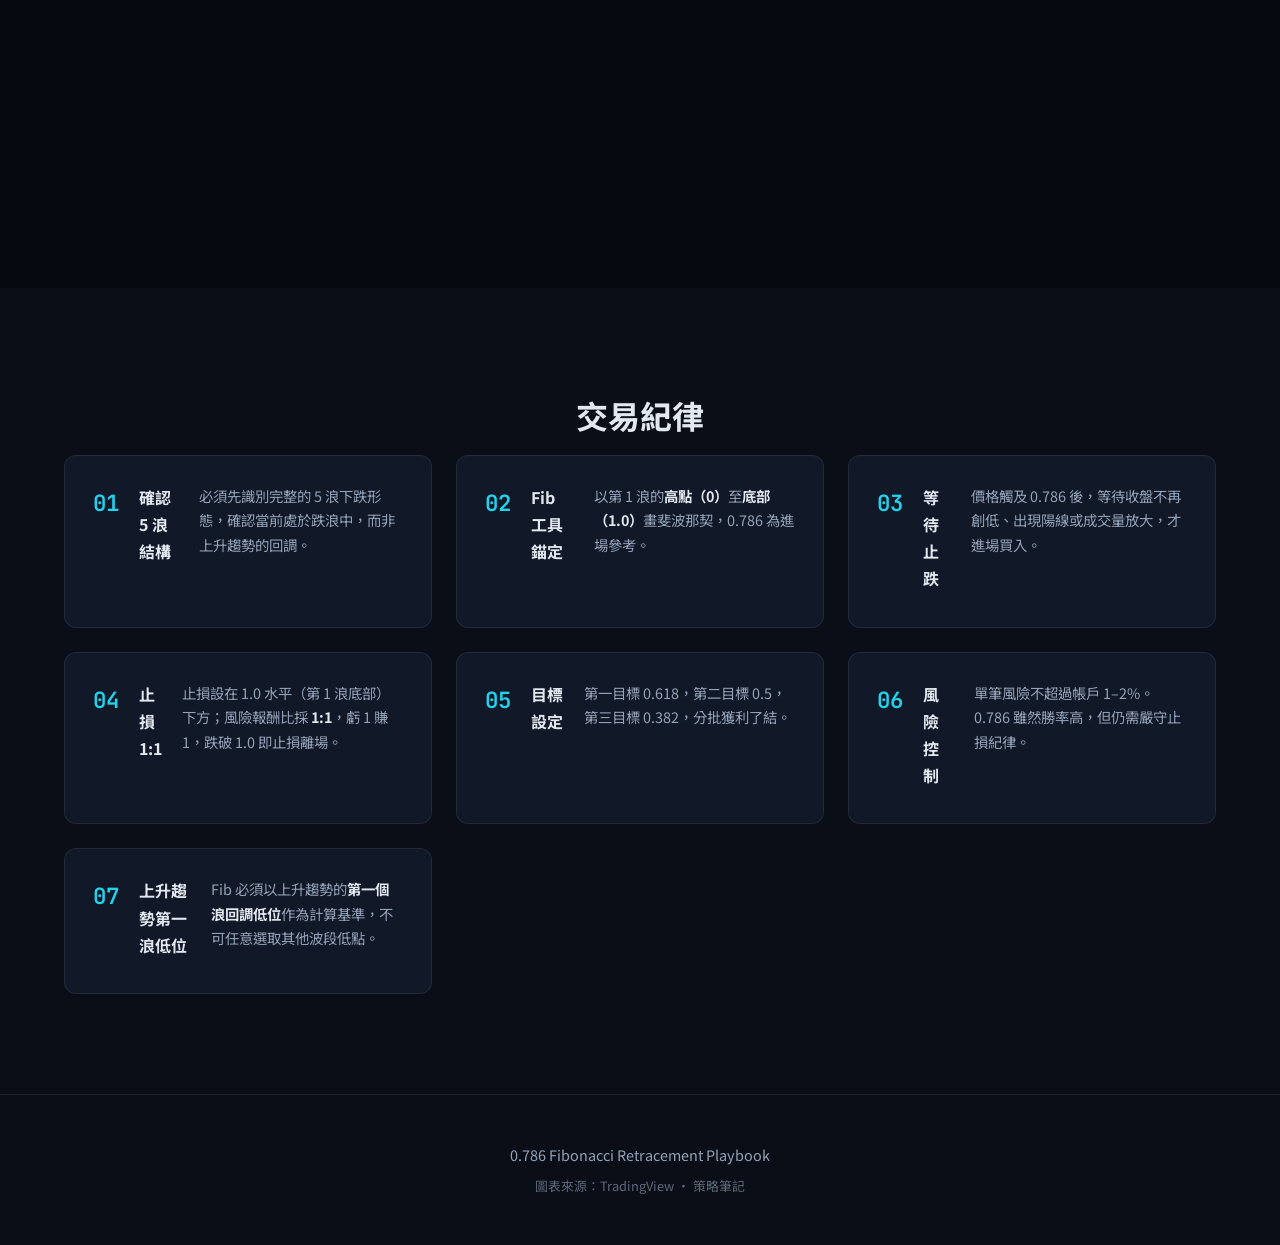
==== commit 3e47c334: "Fix 0.786 case labels: Alibaba and New World Development. Co-authored-by: Cursor <cursoragent@cursor" ====
--- a/0.786回調/index.html
+++ b/0.786回調/index.html
@@ -195,11 +195,11 @@
 
         <article class="case-card">
           <div class="case-header">
-            <h3>快手</h3>
-            <span class="ticker">1024.HK</span>
-          </div>
-          <div class="case-chart">
-            <img src="../images/fib0786/1024-hk.png" alt="快手 1024 0.786 回調" loading="lazy" />
+            <h3>阿里巴巴</h3>
+            <span class="ticker">9988.HK</span>
+          </div>
+          <div class="case-chart">
+            <img src="../images/fib0786/1024-hk.png" alt="阿里巴巴 9988 0.786 回調" loading="lazy" />
           </div>
           <p>日線圖 Fib 0.786 位於 63.50，從高點 92.75 急跌至 42.94，深度回調超過 0.786 水平。</p>
           <div class="case-tags"><span>0.786=63.50</span><span>深度回調</span></div>
@@ -207,13 +207,13 @@
 
         <article class="case-card">
           <div class="case-header">
-            <h3>阿里巴巴</h3>
-            <span class="ticker">9988.HK</span>
-          </div>
-          <div class="case-chart">
-            <img src="../images/fib0786/9988-hk-2.png" alt="阿里巴巴 9988 另一角度" loading="lazy" />
-          </div>
-          <p>另一角度觀察 9988 的 0.786 回調區間（117.1），價格在 0.786 與 1.0 之間震盪築底。</p>
+            <h3>新世界發展</h3>
+            <span class="ticker">0017.HK</span>
+          </div>
+          <div class="case-chart">
+            <img src="../images/fib0786/9988-hk-2.png" alt="新世界發展 0017 0.786 回調" loading="lazy" />
+          </div>
+          <p>日線圖 0.786 回調區間，價格在 0.786 與 1.0 之間震盪築底。</p>
           <div class="case-tags"><span>築底</span><span>0.786區間</span></div>
         </article>
 
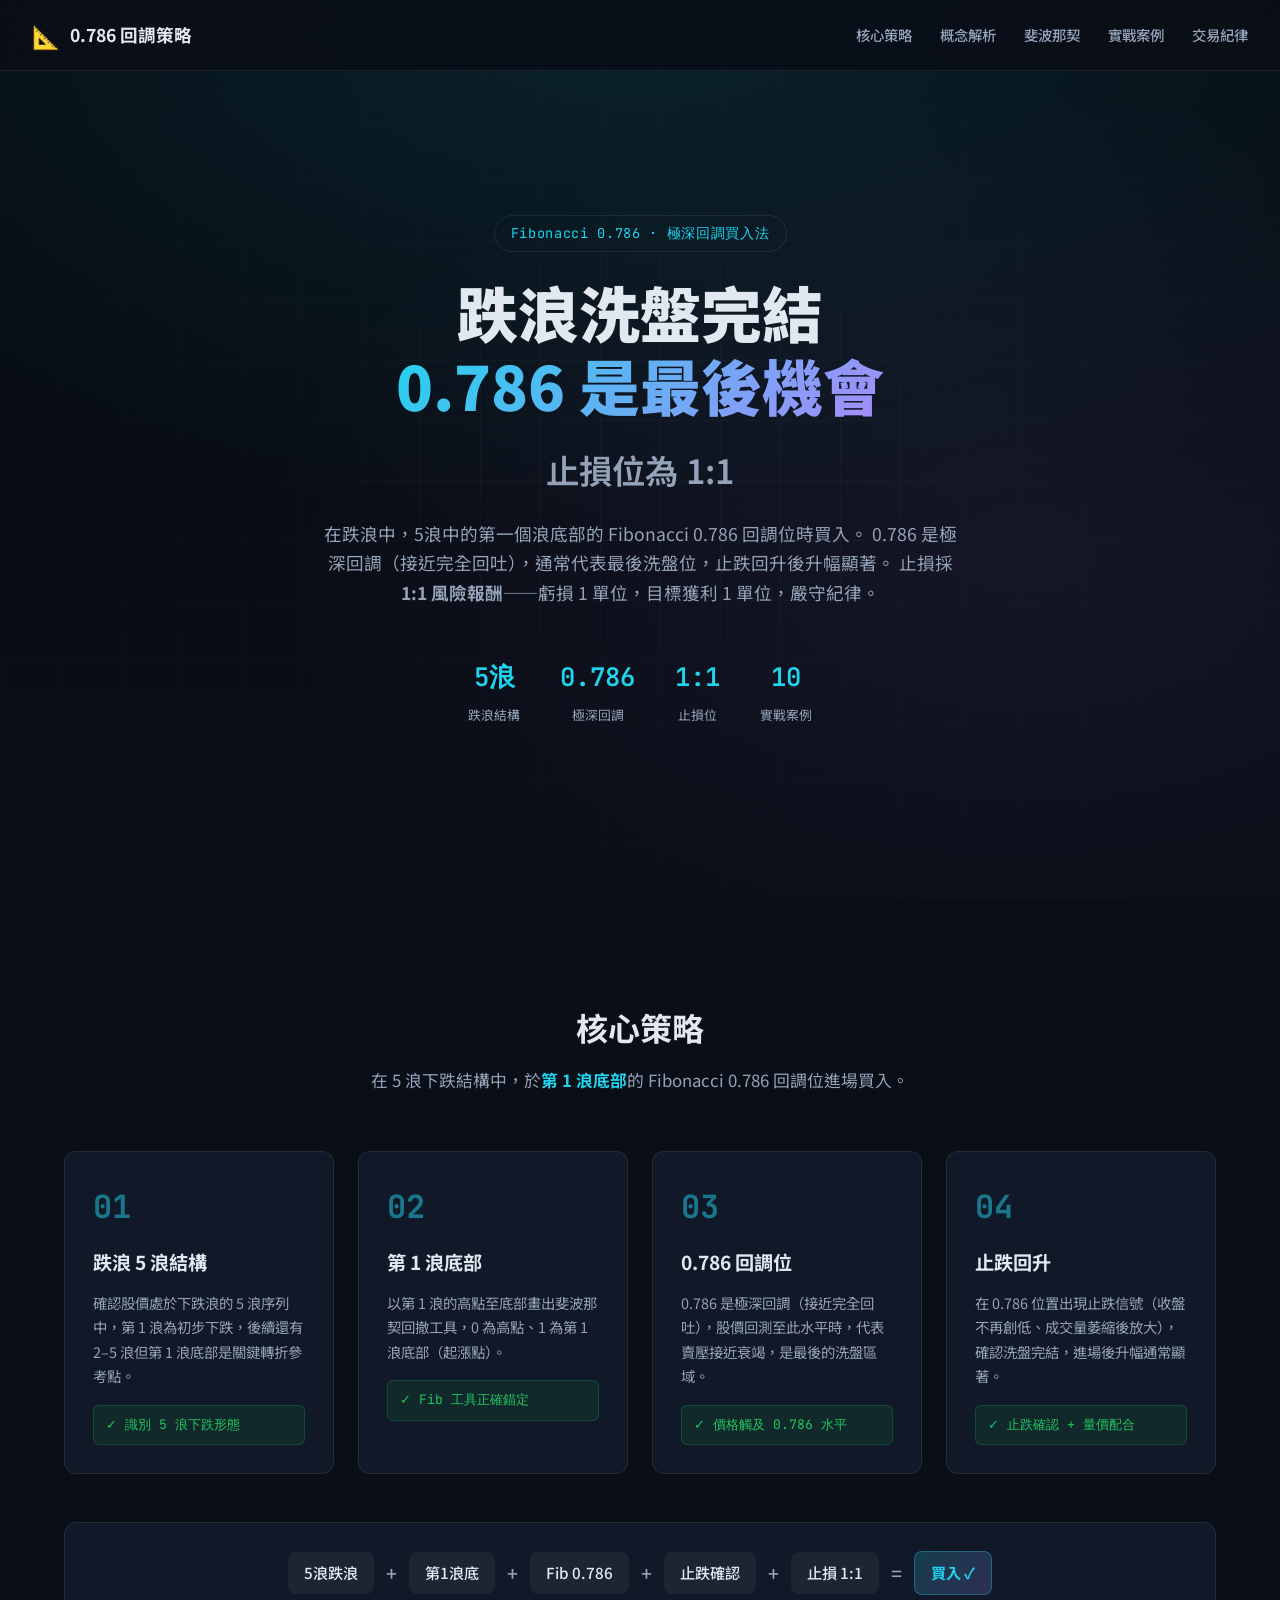
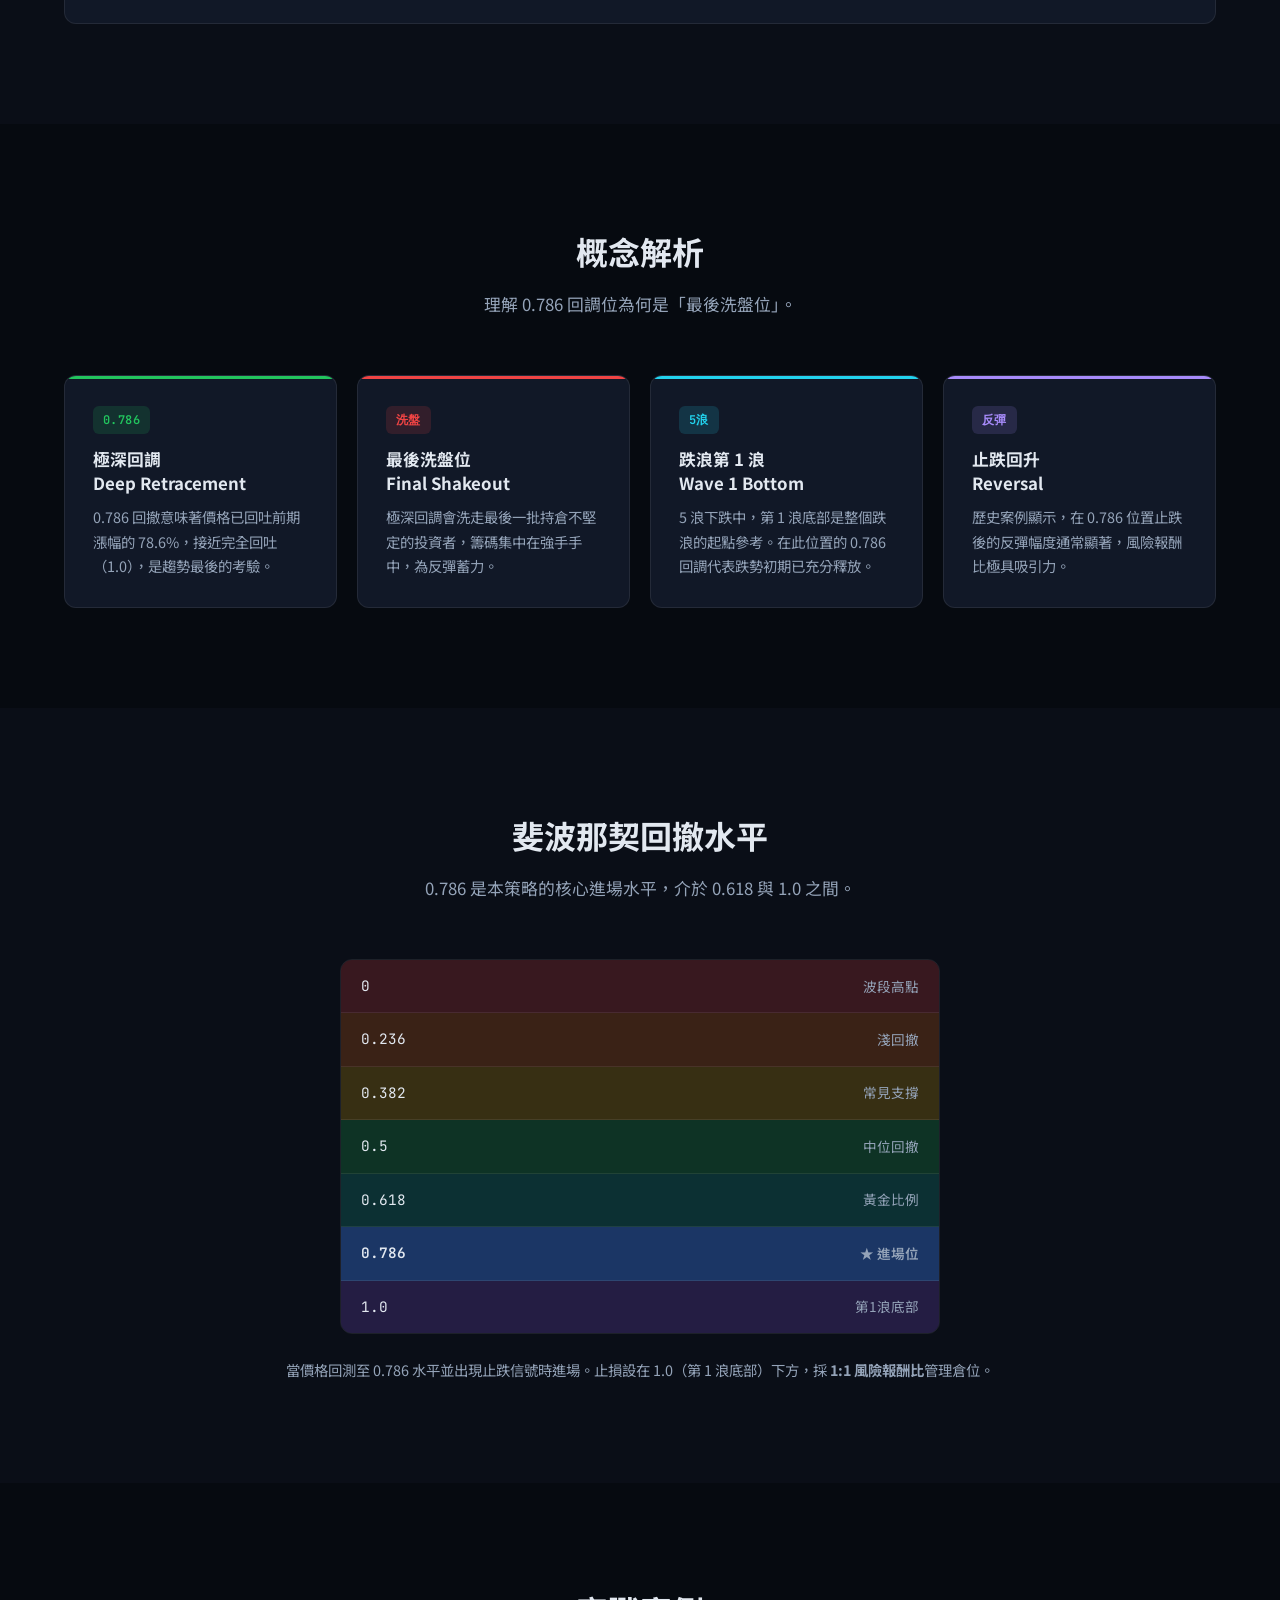
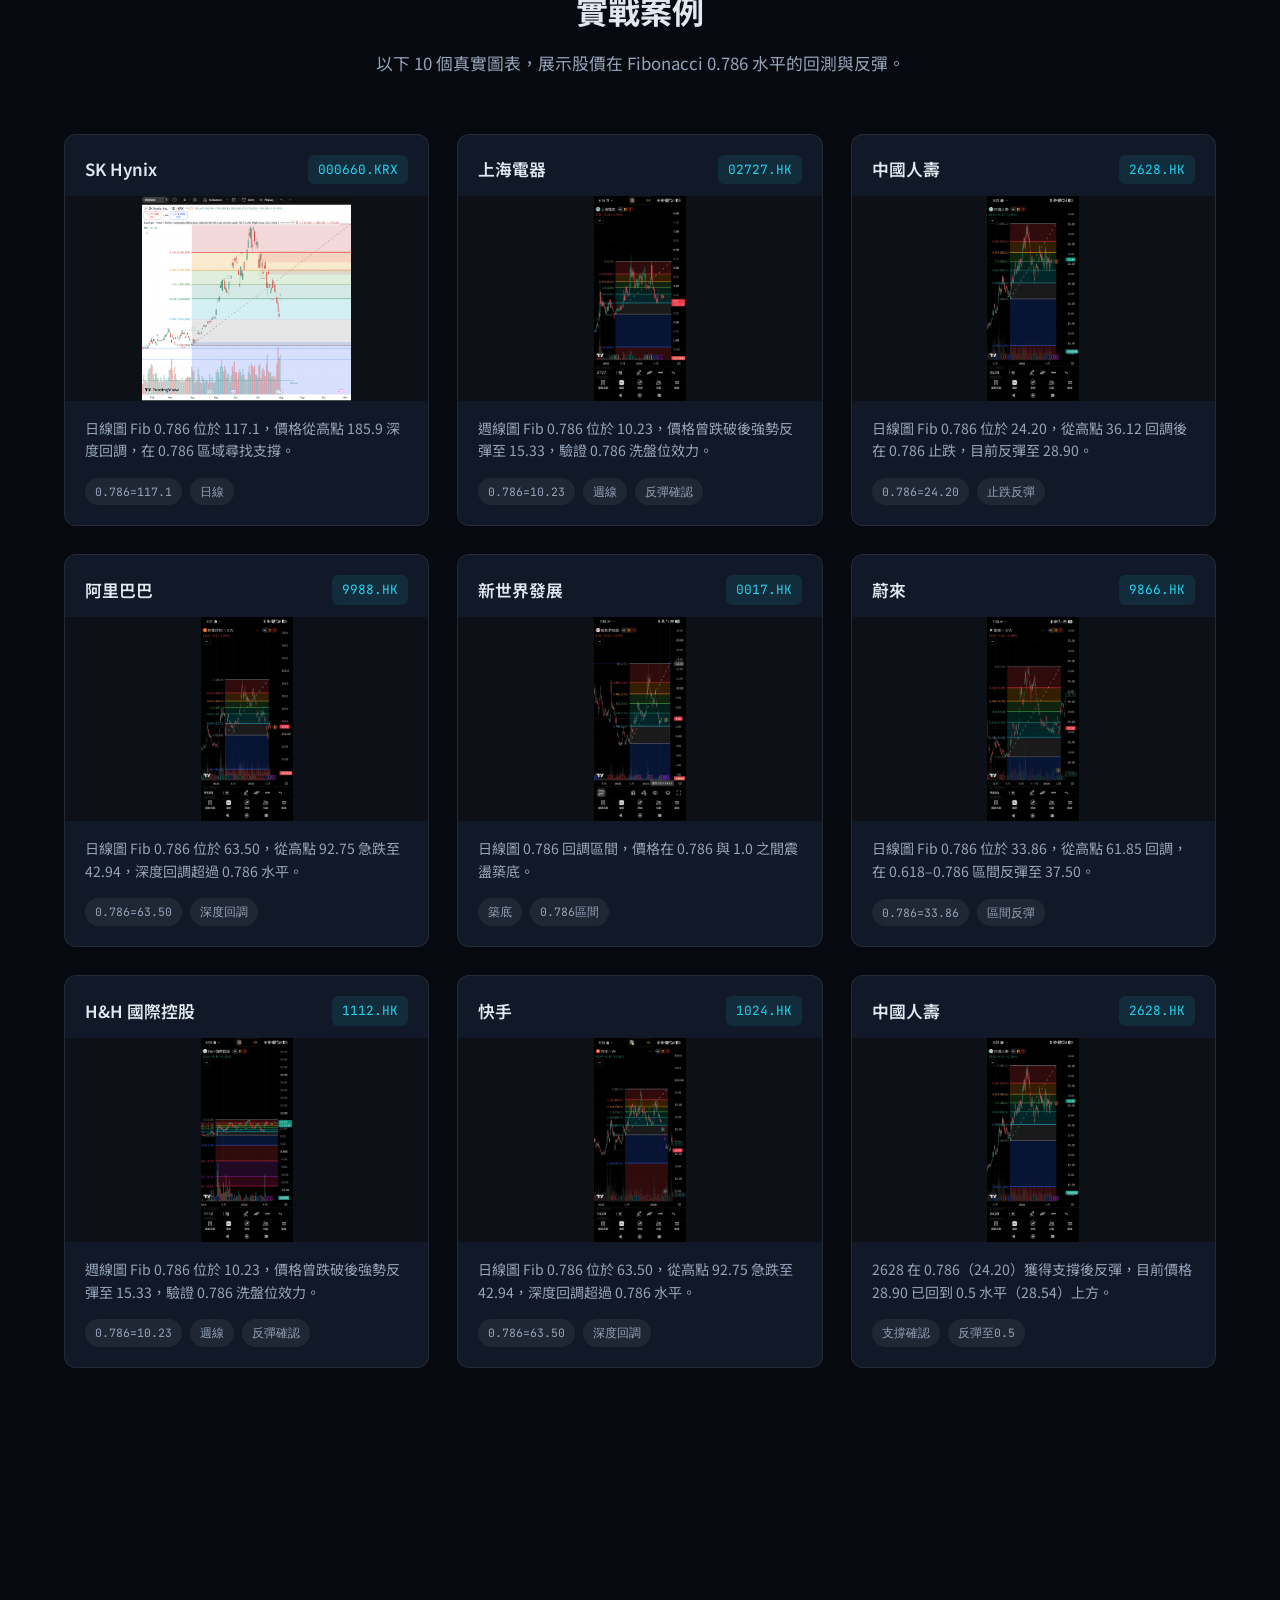
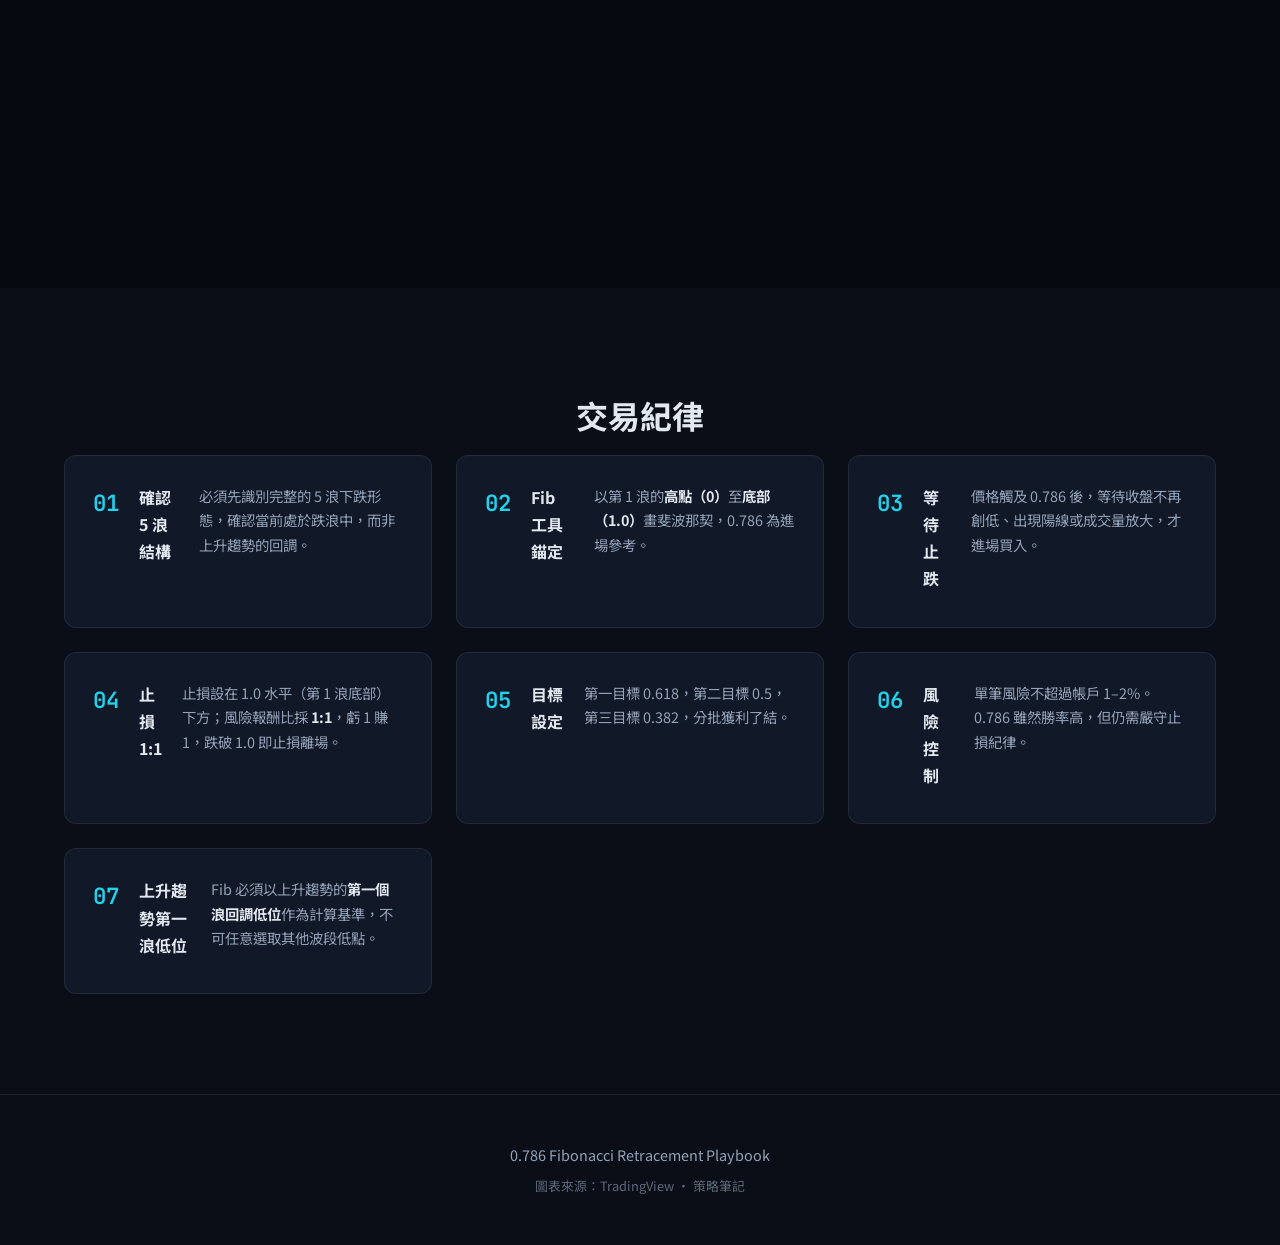
==== commit e923d1c5: "Fix 0.786 cases 7-10 labels: H&H, Kuaishou, China Life, Alibaba. Co-authored-by: Cursor <cursoragent" ====
--- a/0.786回調/index.html
+++ b/0.786回調/index.html
@@ -231,11 +231,35 @@
 
         <article class="case-card">
           <div class="case-header">
+            <h3>H&amp;H 國際控股</h3>
+            <span class="ticker">1112.HK</span>
+          </div>
+          <div class="case-chart">
+            <img src="../images/fib0786/2628-hk-2.png" alt="H&H 1112 0.786 回調" loading="lazy" />
+          </div>
+          <p>週線圖 Fib 0.786 位於 10.23，價格曾跌破後強勢反彈至 15.33，驗證 0.786 洗盤位效力。</p>
+          <div class="case-tags"><span>0.786=10.23</span><span>週線</span><span>反彈確認</span></div>
+        </article>
+
+        <article class="case-card">
+          <div class="case-header">
+            <h3>快手</h3>
+            <span class="ticker">1024.HK</span>
+          </div>
+          <div class="case-chart">
+            <img src="../images/fib0786/000660-krx.png" alt="快手 1024 0.786 回調" loading="lazy" />
+          </div>
+          <p>日線圖 Fib 0.786 位於 63.50，從高點 92.75 急跌至 42.94，深度回調超過 0.786 水平。</p>
+          <div class="case-tags"><span>0.786=63.50</span><span>深度回調</span></div>
+        </article>
+
+        <article class="case-card">
+          <div class="case-header">
             <h3>中國人壽</h3>
             <span class="ticker">2628.HK</span>
           </div>
           <div class="case-chart">
-            <img src="../images/fib0786/2628-hk-2.png" alt="中國人壽 2628 另一角度" loading="lazy" />
+            <img src="../images/fib0786/02727-hk.png" alt="中國人壽 2628 0.786 回調" loading="lazy" />
           </div>
           <p>2628 在 0.786（24.20）獲得支撐後反彈，目前價格 28.90 已回到 0.5 水平（28.54）上方。</p>
           <div class="case-tags"><span>支撐確認</span><span>反彈至0.5</span></div>
@@ -243,38 +267,14 @@
 
         <article class="case-card">
           <div class="case-header">
-            <h3>SK hynix</h3>
-            <span class="ticker">000660.KRX</span>
-          </div>
-          <div class="case-chart">
-            <img src="../images/fib0786/000660-krx.png" alt="SK hynix 000660 0.786 回調" loading="lazy" />
-          </div>
-          <p>日線圖 Fib 0.786 位於 1,264,000 韓元，強勢上漲後回調測試 0.618–0.786 區間，CHoCH 出現。</p>
-          <div class="case-tags"><span>0.786=126.4萬</span><span>韓股</span></div>
-        </article>
-
-        <article class="case-card">
-          <div class="case-header">
-            <h3>上海電氣</h3>
-            <span class="ticker">02727.HK</span>
-          </div>
-          <div class="case-chart">
-            <img src="../images/fib0786/02727-hk.png" alt="上海電氣 0.786 回調" loading="lazy" />
-          </div>
-          <p>日線圖 Fib 0.786 位於 3.06，當前價格 3.17 正好在 0.786 水平附近，等待止跌確認。</p>
-          <div class="case-tags"><span>0.786=3.06</span><span>待確認</span></div>
-        </article>
-
-        <article class="case-card">
-          <div class="case-header">
-            <h3>新世界發展</h3>
-            <span class="ticker">0017.HK</span>
-          </div>
-          <div class="case-chart">
-            <img src="../images/fib0786/0017-hk.png" alt="新世界發展 0017 0.786 回調" loading="lazy" />
-          </div>
-          <p>日線圖 Fib 0.786 位於 6.04，從高點 12.55 深度回調，當前 6.82 在 0.786 上方築底。</p>
-          <div class="case-tags"><span>0.786=6.04</span><span>築底</span></div>
+            <h3>阿里巴巴</h3>
+            <span class="ticker">9988.HK</span>
+          </div>
+          <div class="case-chart">
+            <img src="../images/fib0786/0017-hk.png" alt="阿里巴巴 9988 0.786 回調" loading="lazy" />
+          </div>
+          <p>日線圖 Fib 0.786 位於 117.1，從高點 185.9 深度回調，目前在 0.786 與 1.0 之間震盪築底。</p>
+          <div class="case-tags"><span>0.786=117.1</span><span>築底</span></div>
         </article>
       </div>
     </div>
